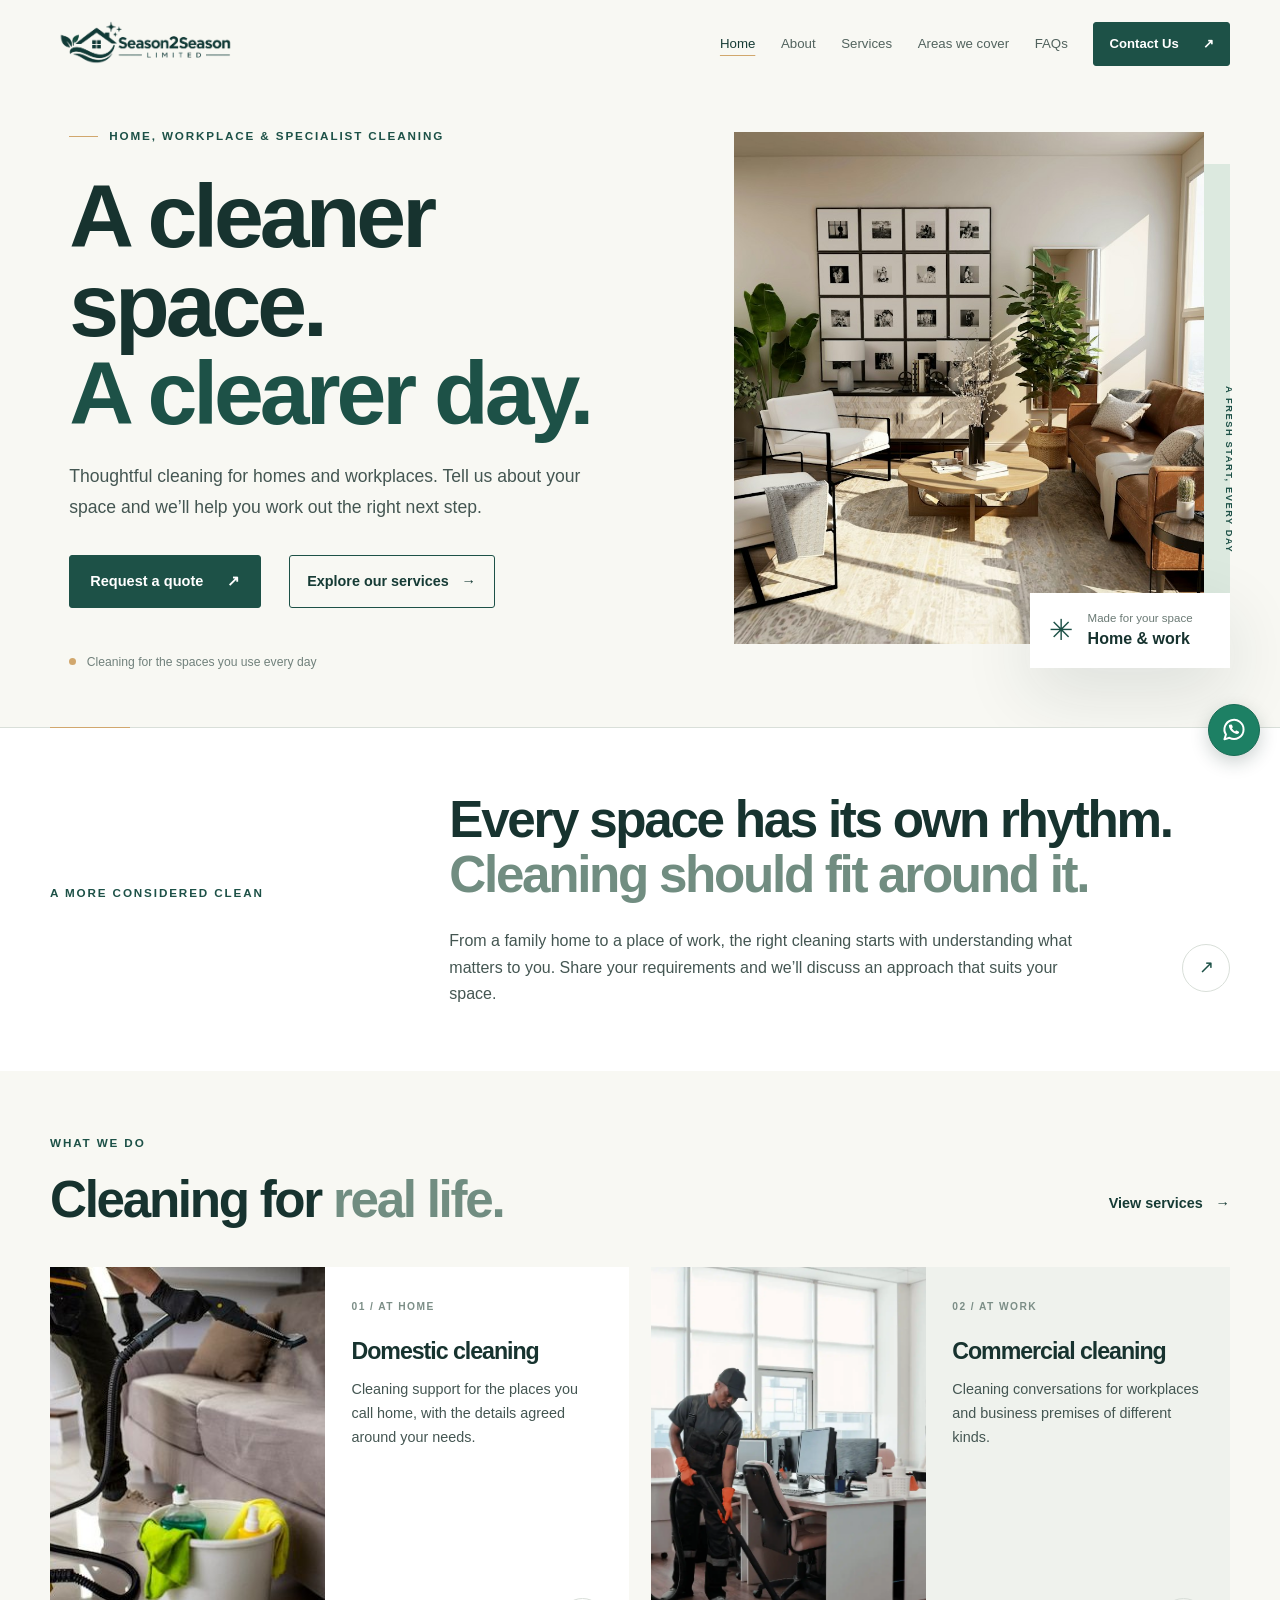
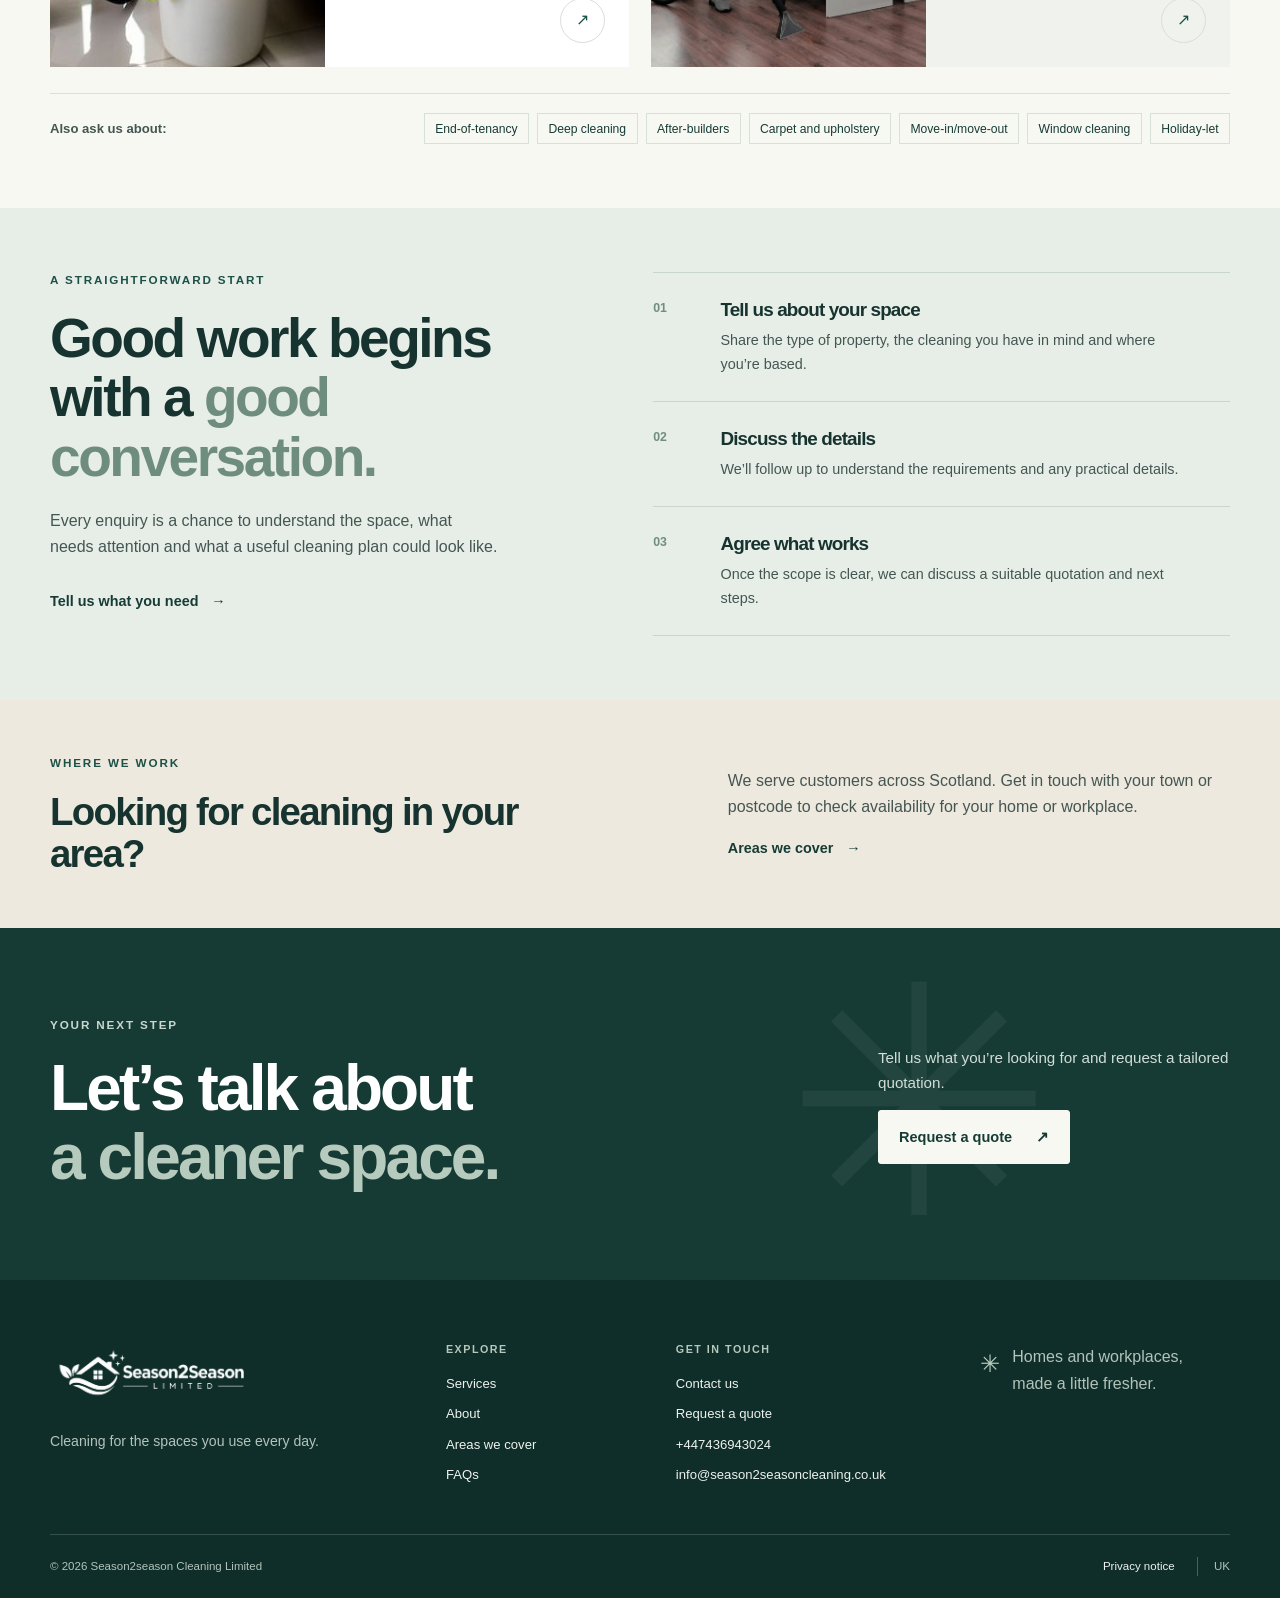
==== index.html @ 4d8f2403 "Update website" ====
<!doctype html>
<html lang="en-GB">
<head>
  <meta charset="utf-8">
  <meta name="viewport" content="width=device-width, initial-scale=1">
  <meta name="description" content="Season2season Cleaning Limited provides domestic, commercial and specialist cleaning across Scotland. Tell us about your space and request a tailored quotation.">
  <meta name="theme-color" content="#163b35">
  <meta name="robots" content="index,follow">
  <meta property="og:type" content="website">
  <meta property="og:site_name" content="Season2season Cleaning Limited">
  <meta property="og:title" content="Season2season | Cleaning Across Scotland">
  <meta property="og:description" content="Domestic, commercial and specialist cleaning across Scotland. Tell us about your space and request a tailored quotation.">
  <meta property="og:url" content="https://www.season2seasoncleaning.co.uk/">
  <meta property="og:image" content="https://www.season2seasoncleaning.co.uk/images/social-share.png">
  <meta property="og:image:secure_url" content="https://www.season2seasoncleaning.co.uk/images/social-share.png">
  <meta property="og:image:type" content="image/png">
  <meta property="og:image:width" content="1733">
  <meta property="og:image:height" content="907">
  <meta property="og:image:alt" content="Season2season Cleaning Limited cleaning for homes and workplaces across Scotland">
  <meta name="twitter:card" content="summary_large_image">
  <meta name="twitter:image" content="https://www.season2seasoncleaning.co.uk/images/social-share.png">
  <meta name="twitter:image:alt" content="Season2season Cleaning Limited cleaning for homes and workplaces across Scotland">
  <link rel="canonical" href="https://www.season2seasoncleaning.co.uk/">
  <title>Season2season Cleaning Limited | Cleaning Across Scotland</title>
  <link rel="icon" href="assets/favicon.svg" type="image/svg+xml">
  <link rel="stylesheet" href="css/style.css">
  <script src="js/config.js" defer></script>
  <script src="js/main.js" defer></script>
</head>
<body data-page="home">
  <a class="skip-link" href="#main">Skip to content</a>
  <header class="site-header">
    <div class="container header-inner">
      <a class="brand" href="index.html" aria-label="Season2season Limited home">
        <img class="brand-logo" src="images/header_logo.png" alt="">
      </a>
      <button class="menu-toggle" type="button" aria-expanded="false" aria-controls="primary-navigation">
        <span class="menu-toggle-label">Menu</span><span class="menu-icon" aria-hidden="true"><i></i><i></i></span>
      </button>
      <nav class="primary-navigation" id="primary-navigation" aria-label="Main navigation">
        <a href="index.html" data-nav="home">Home</a>
        <a href="about.html" data-nav="about">About</a>
        <a href="services.html" data-nav="services">Services</a>
        <a href="areas.html" data-nav="areas">Areas we cover</a>
        <a href="faq.html" data-nav="faq">FAQs</a>
        <a class="button button-small header-cta" href="contact.html">Contact Us<span aria-hidden="true">↗</span></a>
      </nav>
    </div>
  </header>

  <main id="main">
    <section class="hero">
      <div class="container hero-grid">
        <div class="hero-copy">
          <p class="eyebrow"><span class="eyebrow-line"></span> Home, workplace &amp; specialist cleaning</p>
          <h1>A cleaner space.<br><span>A clearer day.</span></h1>
          <p class="hero-intro">Thoughtful cleaning for homes and workplaces. Tell us about your space and we’ll help you work out the right next step.</p>
          <div class="hero-actions">
            <a class="button" href="contact.html#quote">Request a quote <span aria-hidden="true">↗</span></a>
            <a class="text-link" href="services.html">Explore our services <span aria-hidden="true">→</span></a>
          </div>
          <p class="hero-note"><span class="note-dot" aria-hidden="true"></span> Cleaning for the spaces you use every day</p>
        </div>
        <div class="hero-visual">
          <img class="hero-image" src="images/home-interior.jpg" width="1200" height="1500" fetchpriority="high" alt="Light-filled living room with a neatly arranged sofa and clear surfaces">
          <div class="image-caption"><span class="caption-mark" aria-hidden="true">✳</span><span>Made for your space<br><strong>Home &amp; work</strong></span></div>
          <span class="hero-vertical-label" aria-hidden="true">A FRESH START, EVERY DAY</span>
        </div>
      </div>
      <div class="hero-bottom-rule" aria-hidden="true"></div>
    </section>

    <section class="section intro-section">
      <div class="container intro-grid">
        <p class="eyebrow" data-reveal="left">A more considered clean</p>
        <div data-reveal="up">
          <h2>Every space has its own rhythm.<br><span>Cleaning should fit around it.</span></h2>
          <div class="intro-copy-row">
            <p>From a family home to a place of work, the right cleaning starts with understanding what matters to you. Share your requirements and we’ll discuss an approach that suits your space.</p>
            <a class="round-link" href="about.html" aria-label="Learn about our approach"><span aria-hidden="true">↗</span></a>
          </div>
        </div>
      </div>
    </section>

    <section class="section services-preview">
      <div class="container">
        <div class="section-heading" data-reveal="up">
          <div><p class="eyebrow">What we do</p><h2>Cleaning for <span>real life.</span></h2></div>
          <a class="text-link" href="services.html">View services <span aria-hidden="true">→</span></a>
        </div>
        <div class="service-grid">
          <article class="service-card service-card-home" data-reveal="up">
            <img src="images/domestic_cleaning.jpg" width="1200" height="1800" loading="lazy" alt="Cleaner vacuuming a bright home interior">
            <div class="service-card-content">
              <p class="card-index">01 / AT HOME</p>
              <h3>Domestic cleaning</h3>
              <p>Cleaning support for the places you call home, with the details agreed around your needs.</p>
              <a class="circle-arrow" href="services.html#domestic" aria-label="Explore domestic cleaning"><span aria-hidden="true">↗</span></a>
            </div>
          </article>
          <article class="service-card service-card-work" data-reveal="up">
            <img src="images/commercial-cleaning.webp" width="1200" height="1796" loading="lazy" alt="Two cleaners washing glass doors in a modern office">
            <div class="service-card-content">
              <p class="card-index">02 / AT WORK</p>
              <h3>Commercial cleaning</h3>
              <p>Cleaning conversations for workplaces and business premises of different kinds.</p>
              <a class="circle-arrow" href="services.html#commercial" aria-label="Explore commercial cleaning"><span aria-hidden="true">↗</span></a>
            </div>
          </article>
        </div>
        <div class="service-extra-links">
          <p>Also ask us about:</p>
          <ul>
            <li><a href="services.html#end-of-tenancy-cleaning">End-of-tenancy</a></li>
            <li><a href="services.html#deep-cleaning">Deep cleaning</a></li>
            <li><a href="services.html#after-builders-cleaning">After-builders</a></li>
            <li><a href="services.html#carpet-and-upholstery-cleaning">Carpet and upholstery</a></li>
            <li><a href="services.html#move-in-move-out-cleaning">Move-in/move-out</a></li>
            <li><a href="services.html#window-cleaning">Window cleaning</a></li>
            <li><a href="services.html#holiday-let-cleaning">Holiday-let</a></li>
          </ul>
        </div>
      </div>
    </section>

    <section class="section approach-section">
      <div class="container approach-layout">
        <div class="approach-heading" data-reveal="left">
          <p class="eyebrow">A straightforward start</p>
          <h2>Good work begins<br>with a <span>good conversation.</span></h2>
          <p>Every enquiry is a chance to understand the space, what needs attention and what a useful cleaning plan could look like.</p>
          <a class="text-link" href="contact.html#enquiry">Tell us what you need <span aria-hidden="true">→</span></a>
        </div>
        <ol class="steps-list">
          <li data-reveal="right"><span class="step-number">01</span><div><h3>Tell us about your space</h3><p>Share the type of property, the cleaning you have in mind and where you’re based.</p></div></li>
          <li data-reveal="right"><span class="step-number">02</span><div><h3>Discuss the details</h3><p>We’ll follow up to understand the requirements and any practical details.</p></div></li>
          <li data-reveal="right"><span class="step-number">03</span><div><h3>Agree what works</h3><p>Once the scope is clear, we can discuss a suitable quotation and next steps.</p></div></li>
        </ol>
      </div>
    </section>

    <section class="areas-strip">
      <div class="container areas-strip-inner">
        <div data-reveal="left"><p class="eyebrow">Where we work</p><h2>Looking for cleaning in your area?</h2></div>
        <div data-reveal="right"><p>We serve customers across Scotland. Get in touch with your town or postcode to check availability for your home or workplace.</p><a class="text-link" href="areas.html">Areas we cover <span aria-hidden="true">→</span></a></div>
      </div>
    </section>

    <section class="cta-section">
      <div class="container cta-inner">
        <div data-reveal="left"><p class="eyebrow eyebrow-light">Your next step</p><h2>Let’s talk about<br><span>a cleaner space.</span></h2></div>
        <div class="cta-action" data-reveal="right"><p>Tell us what you’re looking for and request a tailored quotation.</p><a class="button button-light" href="contact.html#quote">Request a quote <span aria-hidden="true">↗</span></a></div>
        <span class="cta-spark" aria-hidden="true">✳</span>
      </div>
    </section>
  </main>

  <footer class="site-footer">
    <div class="container">
      <div class="footer-main">
        <div class="footer-brand"><a class="brand brand-footer" href="index.html"><img class="brand-logo" src="images/footer_logo.png" alt="Season2season Limited"></a><p>Cleaning for the spaces you use every day.</p></div>
        <div class="footer-column"><h2>Explore</h2><a href="services.html">Services</a><a href="about.html">About</a><a href="areas.html">Areas we cover</a><a href="faq.html">FAQs</a></div>
        <div class="footer-column"><h2>Get in touch</h2><a href="contact.html#enquiry">Contact us</a><a href="contact.html#quote">Request a quote</a><span data-footer-phone>Phone details to be confirmed</span><span data-email-display>Email details to be confirmed</span></div>
        <div class="footer-note"><span class="footer-spark" aria-hidden="true">✳</span><p>Homes and workplaces,<br>made a little fresher.</p></div>
      </div>
      <div class="footer-bottom"><span>© <span data-year></span> <span data-company-name>Company Name</span></span><div><a href="privacy.html">Privacy notice</a><span class="footer-location">UK</span></div></div>
    </div>
  </footer>
</body>
</html>
---- css/style.css ----
:root {
  color-scheme: light;
  --ink: #17332f;
  --ink-soft: #445652;
  --green: #1d5147;
  --green-dark: #163b35;
  --mint: #dce9df;
  --paper: #f8f8f3;
  --white: #fff;
  --sand: #eee9df;
  --line: #d9dfd9;
  --accent: #d1a76d;
  --error: #a33d32;
  --font-body: "Aptos", "Segoe UI", Arial, sans-serif;
  --font-heading: "Aptos Display", "Segoe UI", Arial, sans-serif;
  --space-1: 0.5rem;
  --space-2: 1rem;
  --space-3: 1.5rem;
  --space-4: 2rem;
  --space-5: 3rem;
  --space-6: 4rem;
  --space-7: 4rem;
  --space-8: 8rem;
  --container: 1180px;
  --radius: 3px;
  --shadow: 0 24px 70px rgb(23 51 47 / 12%);
}

* { box-sizing: border-box; }
html { scroll-behavior: smooth; scroll-padding-top: 6rem; }
body {
  margin: 0;
  background: var(--paper);
  color: var(--ink);
  font-family: var(--font-body);
  font-size: 1rem;
  line-height: 1.65;
  -webkit-font-smoothing: antialiased;
}
img { display: block; max-width: 100%; }
a { color: inherit; }
button, input, select, textarea { font: inherit; }
button, a { -webkit-tap-highlight-color: transparent; }
::selection { background: var(--mint); color: var(--ink); }
.container { width: min(var(--container), calc(100% - 3rem)); margin-inline: auto; }
.skip-link { position: absolute; z-index: 100; top: -5rem; left: 1rem; padding: 0.75rem 1rem; background: var(--white); color: var(--ink); }
.skip-link:focus { top: 1rem; }
:focus-visible { outline: 3px solid #bf8d48; outline-offset: 4px; }

h1, h2, h3, p { margin-top: 0; }
h1, h2, h3 { font-family: var(--font-heading); letter-spacing: -0.045em; }
h1 { font-size: clamp(3.5rem, 7vw, 6.35rem); line-height: 0.99; font-weight: 600; }
h2 { font-size: clamp(2.4rem, 4.6vw, 4.25rem); line-height: 1.08; font-weight: 600; }
h3 { font-size: 1.45rem; line-height: 1.25; font-weight: 600; }
h1 span, h2 span { color: #6c9183; }
.eyebrow { display: flex; align-items: center; gap: 0.7rem; margin-bottom: 1.25rem; color: var(--green); font-size: 0.73rem; font-weight: 700; letter-spacing: 0.16em; line-height: 1.4; text-transform: uppercase; }
.eyebrow-line { width: 1.8rem; height: 1px; background: var(--accent); }
.button { display: inline-flex; min-height: 3.35rem; align-items: center; justify-content: center; gap: 1.5rem; padding: 0.85rem 1.25rem; border: 1px solid var(--green); border-radius: var(--radius); background: var(--green); color: var(--white); font-size: 0.91rem; font-weight: 600; line-height: 1.25; text-decoration: none; transition: background-color 160ms ease, color 160ms ease, border-color 160ms ease; }
.button:hover { border-color: var(--green-dark); background: var(--green-dark); }
.button-small { min-height: 2.8rem; padding: 0.65rem 0.95rem; font-size: 0.82rem; }
.button-light { border-color: var(--paper); background: var(--paper); color: var(--green-dark); }
.button-light:hover { border-color: var(--white); background: var(--white); color: var(--green-dark); }
.text-link { display: inline-flex; align-items: center; gap: 0.8rem; color: var(--green-dark); font-size: 0.9rem; font-weight: 600; text-decoration: none; }
.text-link span { transition: transform 160ms ease; }
.text-link:hover span { transform: translateX(4px); }
.whatsapp-button { position: fixed; z-index: 15; right: calc(1.25rem + env(safe-area-inset-right, 0px)); bottom: calc(9rem + env(safe-area-inset-bottom, 0px)); display: grid; width: 3.25rem; height: 3.25rem; place-items: center; border: 1px solid #176b54; border-radius: 50%; background: #1d8064; box-shadow: 0 6px 18px rgb(23 51 47 / 22%); color: var(--white); text-decoration: none; transition: background-color 160ms ease, box-shadow 160ms ease; }
.whatsapp-button:hover { background: #176b54; box-shadow: 0 10px 28px rgb(23 51 47 / 28%); }
.whatsapp-button:focus-visible { outline-offset: 4px; }
.whatsapp-icon { width: 1.75rem; height: 1.75rem; }

.site-header { position: sticky; top: 0; z-index: 20; background: var(--paper); }
.header-inner { display: flex; min-height: 5.5rem; align-items: center; justify-content: space-between; }
.brand { display: inline-flex; align-items: center; text-decoration: none; }
.brand-logo { display: block; width: 12rem; max-width: 100%; height: auto; }
.primary-navigation { display: flex; align-items: center; gap: clamp(1rem, 2vw, 1.8rem); }
.primary-navigation > a:not(.button) { color: #52635e; font-size: 0.83rem; font-weight: 500; text-decoration: none; transition: color 150ms ease; }
.primary-navigation > a:not(.button):hover, .primary-navigation > a[aria-current="page"] { color: var(--green-dark); }
.primary-navigation > a[aria-current="page"]:not(.button) { text-decoration: underline; text-decoration-color: var(--accent); text-underline-offset: 0.45rem; }
.menu-toggle { display: none; }

.hero { position: relative; overflow: hidden; padding: 2rem 0 3rem; }
.hero-grid { display: grid; min-height: 35rem; grid-template-columns: 1.02fr 0.98fr; align-items: center; gap: 4rem; }
.hero-copy { position: relative; z-index: 2; padding: 0 0 0 1.2rem; }
.hero-copy h1 { margin: 1.7rem 0 1.45rem; }
.hero-copy h1 span { color: var(--green); }
.hero-intro { max-width: 32rem; margin-bottom: 2rem; color: var(--ink-soft); font-size: 1.1rem; line-height: 1.75; }
.hero-actions { display: flex; flex-wrap: wrap; align-items: center; gap: 1.7rem; }
.hero-actions .text-link { min-height: 3.35rem; padding: 0.85rem 1.1rem; border: 1px solid var(--green); border-radius: var(--radius); transition: background-color 160ms ease, border-color 160ms ease; }
.hero-actions .text-link:hover { border-color: var(--green-dark); background: var(--mint); }
.hero-note { display: flex; align-items: center; gap: 0.65rem; margin: 2.7rem 0 0; color: #71817c; font-size: 0.76rem; }
.note-dot { width: 0.45rem; height: 0.45rem; border-radius: 50%; background: var(--accent); }
.hero-visual { position: relative; width: 100%; max-width: 31rem; justify-self: end; padding: 0 1.6rem 1.5rem 0; }
.hero-visual::before { position: absolute; z-index: -1; top: 2rem; right: 0; width: 67%; height: 86%; background: var(--mint); content: ""; }
.hero-image { width: 100%; height: 32rem; object-fit: cover; object-position: center; }
.image-caption { position: absolute; right: 0; bottom: 0; display: flex; min-width: 12.5rem; align-items: center; gap: 0.9rem; padding: 1rem 1.2rem; background: var(--white); box-shadow: var(--shadow); color: #6b7a75; font-size: 0.72rem; line-height: 1.5; }
.image-caption strong { color: var(--ink); font-family: var(--font-heading); font-size: 1rem; font-weight: 600; }
.caption-mark { color: var(--green); font-size: 1.8rem; }
.hero-vertical-label { position: absolute; right: -0.4rem; bottom: 7.2rem; color: var(--green); font-size: 0.58rem; font-weight: 700; letter-spacing: 0.17em; writing-mode: vertical-rl; }
.hero-bottom-rule { position: absolute; right: 0; bottom: 0; left: 0; height: 1px; background: var(--line); }
.hero-bottom-rule::before { position: absolute; top: 0; left: max(calc((100% - var(--container)) / 2), 1.5rem); width: 5rem; height: 2px; background: var(--accent); content: ""; }

.section { padding-block: var(--space-7); }
.intro-section { background: var(--white); }
.intro-grid { display: grid; grid-template-columns: 0.72fr 1.6fr; gap: 3rem; }
.intro-grid > .eyebrow { margin-top: 0.45rem; }
.intro-grid h2 { margin-bottom: 1.6rem; font-size: clamp(2.25rem, 4vw, 3.5rem); }
.intro-grid h2 span { color: #718d81; }
.intro-copy-row { display: flex; align-items: center; justify-content: space-between; gap: 2rem; }
.intro-copy-row p { max-width: 40rem; margin: 0; color: var(--ink-soft); }
.round-link { display: grid; width: 3rem; height: 3rem; flex: 0 0 auto; place-items: center; border: 1px solid var(--line); border-radius: 50%; color: var(--green); font-size: 1.1rem; text-decoration: none; transition: background 160ms ease, color 160ms ease; }
.round-link:hover { background: var(--green); color: var(--white); }

.services-preview { background: var(--paper); }
.section-heading { display: flex; align-items: end; justify-content: space-between; gap: 2rem; margin-bottom: 2.5rem; }
.section-heading h2 { margin: 0; font-size: clamp(2.5rem, 4vw, 3.7rem); }
.section-heading h2 span { color: #718d81; }
.section-heading > .text-link { margin-bottom: 0.7rem; }
.service-grid { display: grid; grid-template-columns: repeat(2, minmax(0, 1fr)); gap: 1.35rem; }
.service-card { position: relative; display: grid; min-height: 25rem; grid-template-columns: 0.95fr 1.05fr; overflow: hidden; background: var(--white); }
.service-card > img { width: 100%; height: 100%; min-height: 25rem; object-fit: cover; }
.service-card-content { position: relative; display: flex; flex-direction: column; align-items: flex-start; padding: 2rem 1.65rem 5rem; }
.card-index { margin-bottom: 1.3rem; color: #7c8e87; font-size: 0.64rem; font-weight: 700; letter-spacing: 0.14em; }
.service-card h3 { margin-bottom: 0.8rem; }
.service-card-content > p:not(.card-index) { color: var(--ink-soft); font-size: 0.9rem; line-height: 1.65; }
.circle-arrow { position: absolute; right: 1.5rem; bottom: 1.5rem; display: grid; width: 2.8rem; height: 2.8rem; place-items: center; border: 1px solid var(--line); border-radius: 50%; color: var(--green); text-decoration: none; transition: background 160ms ease, color 160ms ease; }
.circle-arrow:hover { background: var(--green); color: var(--white); }
.service-card-work { background: #eff2ed; }

.approach-section { background: #e7eee8; }
.approach-layout { display: grid; grid-template-columns: 0.92fr 1.08fr; align-items: start; gap: 7rem; }
.approach-heading h2 { margin-bottom: 1.3rem; font-size: clamp(2.6rem, 4.3vw, 4rem); }
.approach-heading h2 span { color: #6f8d7e; }
.approach-heading > p:not(.eyebrow) { max-width: 28rem; margin-bottom: 1.7rem; color: var(--ink-soft); }
.steps-list { margin: 0; padding: 0; list-style: none; }
.steps-list li { display: grid; grid-template-columns: 3rem 1fr; gap: 1.2rem; padding: 1.55rem 0; border-top: 1px solid #c9d6cd; }
.steps-list li:last-child { border-bottom: 1px solid #c9d6cd; }
.step-number { color: #718d81; font-family: var(--font-heading); font-size: 0.77rem; font-weight: 700; }
.steps-list h3 { margin: 0 0 0.45rem; font-size: 1.18rem; }
.steps-list p { max-width: 29rem; margin: 0; color: var(--ink-soft); font-size: 0.9rem; }

.areas-strip { padding: 3.4rem 0; background: var(--sand); }
.areas-strip-inner { display: grid; grid-template-columns: 1.1fr 0.9fr; align-items: center; gap: 4rem; }
.areas-strip h2 { max-width: 35rem; margin: 0; font-size: clamp(1.9rem, 3vw, 2.65rem); }
.areas-strip-inner > div:last-child p { max-width: 34rem; margin-bottom: 0.9rem; color: var(--ink-soft); }

.cta-section { overflow: hidden; background: var(--green-dark); color: var(--white); }
.cta-inner { position: relative; display: flex; min-height: 22rem; align-items: center; justify-content: space-between; gap: 3rem; padding-block: 4.5rem; }
.cta-inner h2 { position: relative; z-index: 1; margin: 0; font-size: clamp(3rem, 5vw, 4.7rem); }
.cta-inner h2 span { color: #b6cbbd; }
.eyebrow-light { color: #c8d8cd; }
.cta-action { position: relative; z-index: 1; width: min(22rem, 38%); }
.cta-action p { color: #d2ded7; font-size: 0.95rem; }
.cta-spark { position: absolute; top: 50%; right: 15%; color: rgb(255 255 255 / 5%); font-size: 20rem; line-height: 1; transform: translateY(-50%); }

.has-scroll-reveal [data-reveal] {
  opacity: 0;
  transform: translate3d(0, 1.5rem, 0);
  transition: opacity 650ms ease, transform 650ms cubic-bezier(0.2, 0.7, 0.2, 1);
}
.has-scroll-reveal [data-reveal="left"] { transform: translate3d(-1.5rem, 0, 0); }
.has-scroll-reveal [data-reveal="right"] { transform: translate3d(1.5rem, 0, 0); }
.has-scroll-reveal [data-reveal].is-visible,
.has-scroll-reveal [data-reveal]:focus-within { opacity: 1; transform: none; }
.has-scroll-reveal .service-card:nth-child(2),
.has-scroll-reveal .steps-list li:nth-child(2) { transition-delay: 100ms; }
.has-scroll-reveal .steps-list li:nth-child(3) { transition-delay: 180ms; }

.site-footer { padding-top: 4rem; background: #102e29; color: #eff3ef; }
.footer-main { display: grid; grid-template-columns: 1.35fr 0.72fr 1fr 0.95fr; gap: 2.5rem; padding-bottom: 3rem; }
.brand-footer .brand-logo { width: 13rem; }
.footer-brand > p { margin: 1.2rem 0 0; color: #b2c3ba; font-size: 0.88rem; }
.footer-social { display: flex; flex-wrap: wrap; gap: 0.85rem; margin-top: 1rem; }
.footer-social a { color: #edf2ee; font-size: 0.75rem; text-decoration: underline; text-decoration-color: #718d81; text-underline-offset: 0.2rem; }
.footer-column { display: flex; flex-direction: column; align-items: flex-start; gap: 0.55rem; }
.footer-column h2 { margin: 0 0 0.5rem; color: #b4c8bd; font-family: var(--font-body); font-size: 0.67rem; font-weight: 700; letter-spacing: 0.14em; text-transform: uppercase; }
.footer-column a, .footer-column span { color: #edf2ee; font-size: 0.82rem; text-decoration: none; }
.footer-column a:hover, .footer-bottom a:hover { text-decoration: underline; text-underline-offset: 0.2rem; }
.footer-column span { color: #b2c3ba; }
.footer-note { display: flex; align-items: flex-start; gap: 0.8rem; }
.footer-note p { margin: 0; color: #b2c3ba; font-family: var(--font-heading); font-size: 1rem; }
.footer-spark { color: #b6cbbd; font-size: 1.5rem; }
.footer-bottom { display: flex; min-height: 4rem; align-items: center; justify-content: space-between; gap: 1rem; border-top: 1px solid rgb(255 255 255 / 16%); color: #b2c3ba; font-size: 0.72rem; }
.footer-bottom > div { display: flex; align-items: center; gap: 1.4rem; }
.footer-bottom a { color: #edf2ee; text-decoration: none; }
.footer-location { padding-left: 1rem; border-left: 1px solid rgb(255 255 255 / 24%); }

.page-hero { padding: 2rem 0 3rem; background: var(--paper); }
.page-hero-inner { position: relative; }
.page-hero h1 { margin: 1.5rem 0 1.4rem; font-size: clamp(3.5rem, 7vw, 6rem); }
.page-hero h1 span { color: var(--green); }
.page-hero-inner > p:not(.eyebrow) { max-width: 40rem; margin-bottom: 2rem; color: var(--ink-soft); font-size: 1.08rem; }
.breadcrumb { display: flex; align-items: center; gap: 0.6rem; color: #7b8983; font-size: 0.73rem; }
.breadcrumb a { color: var(--green); text-decoration: none; }
.breadcrumb a:hover { text-decoration: underline; }

@media (min-width: 901px) {
  .page-hero { position: relative; isolation: isolate; overflow: hidden; background: radial-gradient(ellipse at 6% 100%, rgb(220 233 223 / 48%), transparent 38%), var(--paper); }
  .page-hero::before { position: absolute; z-index: -1; top: 3rem; right: max(calc((100% - var(--container)) / 2 - 0.8rem), 0.7rem); bottom: 3rem; width: min(34%, 25rem); background: var(--mint); content: ""; }
  .page-hero::after { position: absolute; z-index: 0; top: 2rem; right: max(calc((100% - var(--container)) / 2), 1.5rem); bottom: 2rem; width: min(34%, 24.2rem); background-color: #dce8de; background-position: center; background-size: cover; box-shadow: 0 18px 48px rgb(23 51 47 / 12%); content: ""; }
  .page-hero-inner { z-index: 1; display: flex; min-height: 25rem; flex-direction: column; align-items: flex-start; justify-content: center; padding-block: 2.25rem; }
  .page-hero-inner > :not(.breadcrumb) { max-width: 60%; }
  .page-hero h1 { font-size: clamp(3.5rem, 6.2vw, 5.6rem); }
  .page-hero-inner > p:not(.eyebrow) { max-width: min(40rem, 58%); }
  body[data-page="services"] .page-hero::after { background-image: linear-gradient(180deg, rgb(22 59 53 / 2%), rgb(22 59 53 / 12%)), url("../images/cleaning-service.jpg"); }
  body[data-page="about"] .page-hero::after { background-image: linear-gradient(180deg, rgb(22 59 53 / 2%), rgb(22 59 53 / 12%)), url("../images/Sparkling-Spaces.jpg"); }
  body[data-page="areas"] .page-hero::after { background-image: linear-gradient(180deg, rgb(22 59 53 / 2%), rgb(22 59 53 / 12%)), url("../images/cleaning-materials.png"); }
  body[data-page="faq"] .page-hero::after { background-image: linear-gradient(180deg, rgb(22 59 53 / 2%), rgb(22 59 53 / 12%)), url("../images/FAQs.jpg"); }
  body[data-page="contact"] .page-hero::after { background-image: linear-gradient(180deg, rgb(22 59 53 / 2%), rgb(22 59 53 / 12%)), url("../images/Contact_Us.jpg"); }
  body[data-page="privacy"] .page-hero::after { background-image: radial-gradient(ellipse at 66% 34%, rgb(255 255 255 / 84%) 0 7%, transparent 7.5%), radial-gradient(ellipse at 66% 34%, transparent 0 15%, rgb(29 81 71 / 18%) 15.5% 16.5%, transparent 17%), linear-gradient(135deg, #dce9df, #eef2ed 58%, #cbdcd0); }
}

.service-detail-section { padding-block: 5.5rem; background: var(--white); }
.service-detail-section + .service-detail-section { padding-top: 0; }
.service-detail-grid { display: grid; grid-template-columns: 1.05fr 0.95fr; align-items: center; gap: 6rem; }
.service-detail-image { position: relative; padding: 0 1.5rem 1.5rem 0; }
.service-detail-image::before { position: absolute; z-index: 0; right: 0; bottom: 0; width: 60%; height: 66%; background: var(--mint); content: ""; }
.service-detail-image img { position: relative; z-index: 1; width: 100%; height: 24rem; object-fit: cover; }
.image-index { position: absolute; z-index: 2; top: 1.2rem; left: 1.2rem; color: var(--white); font-family: var(--font-heading); font-size: 0.85rem; font-weight: 700; }
.service-detail-copy h2 { margin-bottom: 1.2rem; }
.service-detail-copy h2 span { color: #718d81; }
.service-detail-copy > p:not(.eyebrow) { max-width: 32rem; color: var(--ink-soft); }
.simple-list { display: grid; gap: 0.65rem; margin: 1.4rem 0 1.8rem; padding: 0; list-style: none; }
.simple-list li { position: relative; padding-left: 1.4rem; color: var(--ink); font-size: 0.9rem; }
.simple-list li::before { position: absolute; top: 0.68rem; left: 0; width: 0.48rem; height: 1px; background: var(--accent); content: ""; }
.service-detail-alt { background: #f0f3ee; }
.service-detail-reverse { grid-template-columns: 0.95fr 1.05fr; }
.service-detail-reverse .service-detail-image { order: 2; }
.service-detail-reverse .service-detail-copy { order: 1; }
.service-detail-alt .service-detail-image::before { background: #d8e2d8; }
.specialist-services { background: var(--paper); }
.specialist-services-heading { max-width: 42rem; margin-bottom: 2.2rem; }
.specialist-services-heading h2 { margin-bottom: 0.9rem; }
.specialist-services-heading > p:last-child { color: var(--ink-soft); }
.specialist-service-grid { display: grid; grid-template-columns: repeat(3, minmax(0, 1fr)); gap: 1rem; }
.specialist-service-card { display: flex; min-height: 13rem; flex-direction: column; align-items: flex-start; padding: 1.4rem; border: 1px solid var(--line); background: var(--white); }
.specialist-service-card > img { width: calc(100% + 2.8rem); max-width: none; height: 12rem; margin: -1.4rem -1.4rem 1.2rem; object-fit: cover; }
.specialist-service-card .card-index { margin-bottom: 0.8rem; }
.specialist-service-card h3 { margin-bottom: 0.6rem; font-size: 1.2rem; }
.specialist-service-card p:not(.card-index) { margin-bottom: 1rem; color: var(--ink-soft); font-size: 0.86rem; }
.specialist-service-card .text-link { margin-top: auto; font-size: 0.84rem; }
.service-extra-links { display: flex; align-items: flex-start; gap: 1rem; margin-top: 1.6rem; padding-top: 1.2rem; border-top: 1px solid var(--line); justify-content: space-between; }
.service-extra-links > p { flex: 0 0 auto; margin: 0.35rem 0 0; color: var(--ink-soft); font-size: 0.82rem; font-weight: 600; }
.service-extra-links ul { display: flex; flex-wrap: wrap; gap: 0.5rem; margin: 0; padding: 0; list-style: none; }
.service-extra-links a { display: inline-flex; padding: 0.3rem 0.65rem; border: 1px solid var(--line); color: var(--green-dark); font-size: 0.76rem; text-decoration: none; }
.service-extra-links a:hover { border-color: var(--green); background: var(--mint); }
.service-note { padding-block: 3rem; background: var(--sand); }
.service-note-inner { display: grid; grid-template-columns: 2rem 1fr auto; align-items: center; gap: 1.4rem; }
.note-symbol { color: var(--green); font-size: 1.6rem; }
.service-note h2 { margin: 0 0 0.5rem; font-size: 1.5rem; }
.service-note p { max-width: 43rem; margin: 0; color: var(--ink-soft); font-size: 0.89rem; }

.about-story { background: var(--white); }
.about-story-grid { display: grid; grid-template-columns: 0.85fr 1.15fr; align-items: center; gap: 7rem; }
.about-photo-wrap { position: relative; padding: 0 1.5rem 1.5rem 0; }
.about-photo-wrap::before { position: absolute; z-index: 0; right: 0; bottom: 0; width: 65%; height: 65%; background: var(--mint); content: ""; }
.about-photo-wrap img { position: relative; z-index: 1; width: 100%; height: 36rem; object-fit: cover; }
.photo-note { position: absolute; z-index: 2; right: 0; bottom: 0; padding: 1rem 1.3rem; background: var(--green-dark); color: var(--white); font-size: 0.79rem; line-height: 1.5; }
.about-story-copy h2 { margin-bottom: 1.4rem; }
.about-story-copy h2 span { color: #718d81; }
.about-story-copy > p:not(.eyebrow) { max-width: 38rem; color: var(--ink-soft); }
.about-values { margin-top: 2rem; }
.about-values > div { display: grid; grid-template-columns: 2.5rem 1fr; gap: 1rem; padding: 1.15rem 0; border-top: 1px solid var(--line); }
.value-mark { padding-top: 0.2rem; color: #718d81; font-size: 0.7rem; font-weight: 700; }
.about-values h3 { margin: 0 0 0.35rem; font-size: 1rem; }
.about-values p { margin: 0; color: var(--ink-soft); font-size: 0.85rem; }
.about-banner { padding-block: 5rem; background: #e7eee8; text-align: center; }
.about-banner .eyebrow { justify-content: center; }
.about-banner h2 { margin: 0 auto 1.8rem; font-size: clamp(2.5rem, 4.5vw, 4rem); }
.about-banner h2 span { color: #718d81; }
.about-banner .about-location-copy { max-width: 42rem; margin: 0 auto 1.8rem; color: var(--ink-soft); }

.area-content { background: var(--white); }
.area-content-grid { display: grid; grid-template-columns: 1fr 0.9fr; align-items: center; gap: 6rem; }
.area-content h2 { margin-bottom: 1.2rem; }
.area-content h2 span { color: #718d81; }
.area-lead { max-width: 31rem; margin-bottom: 1.8rem; color: var(--ink-soft); }
.area-check-card { padding: 2.5rem; background: #eef2ed; }
.area-check-icon { display: grid; width: 3.2rem; height: 3.2rem; margin-bottom: 1.3rem; place-items: center; border-radius: 50%; background: var(--green); color: var(--white); font-size: 1.5rem; }
.area-check-card h3 { margin-bottom: 1.4rem; }
.area-check-card ol { display: grid; gap: 1rem; margin: 0; padding: 0; list-style: none; }
.area-check-card li { display: flex; gap: 0.8rem; color: var(--ink-soft); font-size: 0.9rem; }
.area-check-card li span { color: var(--green); font-size: 0.7rem; font-weight: 700; }
.area-check-card > p { margin: 1.5rem 0 0; padding-top: 1.2rem; border-top: 1px solid #d5dfd6; color: #71817b; font-size: 0.77rem; }
.contact-hero { padding-bottom: 2rem; }
.contact-section { padding-top: 3rem; background: var(--white); }
.contact-layout { display: grid; grid-template-columns: 1.2fr 0.8fr; gap: 6rem; }
.contact-form-wrap { min-width: 0; }
.form-tabs { display: grid; grid-template-columns: repeat(2, minmax(0, 1fr)); margin-bottom: 2.2rem; border-bottom: 1px solid var(--line); }
.form-tab { min-height: 3.4rem; padding: 0.8rem 1rem; border: 0; border-bottom: 3px solid transparent; margin-bottom: -1px; background: transparent; color: var(--ink-soft); cursor: pointer; font: inherit; font-size: 0.92rem; font-weight: 600; }
.form-tab:hover { color: var(--green); }
.form-tab.is-active { border-bottom-color: var(--green); color: var(--green-dark); }
.form-tab:focus-visible { outline: 2px solid var(--green); outline-offset: 2px; }
.form-panel:focus-visible { outline: 2px solid var(--green); outline-offset: 4px; }
.form-heading { margin-bottom: 2rem; }
.form-heading h2 { margin-bottom: 1rem; }
.form-heading h2 span { color: #718d81; }
.form-heading > p:last-child { margin: 0; color: var(--ink-soft); font-size: 0.88rem; }
.form-heading > p:last-child span { color: var(--error); }
.form-row { display: grid; grid-template-columns: repeat(2, minmax(0, 1fr)); gap: 1.2rem; }
.field { display: flex; flex-direction: column; gap: 0.4rem; margin-bottom: 1.15rem; }
.field label { color: var(--ink); font-size: 0.82rem; font-weight: 600; }
.field label > span:not(.optional) { color: var(--error); }
.optional { color: #82908a; font-size: 0.72rem; font-weight: 400; }
.field input:not([type="checkbox"]), .field select, .field textarea { width: 100%; min-height: 3.15rem; padding: 0.75rem 0.85rem; border: 1px solid #cbd4cd; border-radius: 2px; background: var(--white); color: var(--ink); }
.field textarea { min-height: 9rem; resize: vertical; }
.field input::placeholder { color: #8a9690; }
.field input:focus, .field select:focus, .field textarea:focus { border-color: var(--green); outline: 2px solid rgb(29 81 71 / 18%); outline-offset: 1px; }
.field [aria-invalid="true"] { border-color: var(--error) !important; }
.field-hint { color: #71817b; font-size: 0.74rem; }
.field-error { min-height: 0; color: var(--error); font-size: 0.76rem; }
.field-error:empty { display: none; }
.consent-field { display: grid; grid-template-columns: 1rem 1fr; align-items: start; gap: 0.65rem; margin: 0 0 1.2rem; }
.consent-field input { width: 1rem; height: 1rem; margin: 0.2rem 0 0; accent-color: var(--green); }
.consent-field label { color: var(--ink-soft); font-size: 0.78rem; font-weight: 400; }
.consent-field label a, .form-footnote a { color: var(--green); text-underline-offset: 0.15rem; }
.form-general-error { margin: 0 0 1rem; }
.form-submit:disabled { cursor: not-allowed; opacity: 0.55; }
.form-submit.is-loading { cursor: progress; }
.form-footnote { margin: 0.9rem 0 0; color: #7b8983; font-size: 0.75rem; }
.honeypot { position: absolute; left: -10000px; width: 1px; height: 1px; overflow: hidden; }
.contact-aside { align-self: start; padding: 2.5rem; background: #edf2ed; }
.contact-aside-top h2 { margin-bottom: 1rem; font-size: clamp(2.4rem, 4vw, 3.6rem); }
.contact-aside-top h2 span { color: #718d81; }
.contact-aside-top > p:last-child { color: var(--ink-soft); font-size: 0.88rem; }
.contact-methods { margin-top: 2rem; }
.contact-method { display: grid; grid-template-columns: 2rem 1fr; gap: 0.8rem; padding: 1.15rem 0; border-top: 1px solid #d2ddd4; }
.method-symbol { color: var(--green); font-family: var(--font-heading); font-size: 1.05rem; }
.contact-method h3 { margin: 0 0 0.25rem; font-size: 0.9rem; letter-spacing: 0; }
.contact-method p { margin: 0; color: var(--ink-soft); font-size: 0.83rem; overflow-wrap: anywhere; }
.contact-method a { display: inline-block; margin-top: 0.35rem; color: var(--green); font-size: 0.78rem; text-underline-offset: 0.2rem; }
.contact-map { margin-top: 1.5rem; padding-top: 1.4rem; border-top: 1px solid #d2ddd4; }
.contact-map[hidden] { display: none; }
.contact-map h3 { margin-bottom: 0.75rem; font-size: 0.9rem; letter-spacing: 0; }
.contact-map-frame { aspect-ratio: 4 / 3; overflow: hidden; background: #dce8de; }
.contact-map-frame iframe { display: block; width: 100%; height: 100%; border: 0; }
.contact-map > a { display: inline-block; margin-top: 0.65rem; color: var(--green); font-size: 0.78rem; text-underline-offset: 0.2rem; }
.contact-aside-note { display: flex; gap: 0.8rem; margin-top: 1rem; padding: 1rem; background: #dce8de; color: var(--green-dark); }
.contact-aside-note > span { color: var(--green); font-size: 1.2rem; }
.contact-aside-note p { margin: 0; font-size: 0.79rem; }

.privacy-content { background: var(--white); }
.privacy-layout { display: grid; grid-template-columns: 0.65fr 1.35fr; gap: 5rem; }
.privacy-aside { align-self: start; padding: 1.5rem; background: #edf2ed; color: var(--ink-soft); font-size: 0.86rem; }
.privacy-aside strong { color: var(--ink); }
.privacy-copy h2 { margin: 2.4rem 0 0.8rem; font-size: 1.5rem; }
.privacy-copy h2:first-child { margin-top: 0; }
.privacy-copy p, .privacy-copy li { color: var(--ink-soft); font-size: 0.94rem; }
.privacy-copy ul { padding-left: 1.2rem; }
.privacy-copy li + li { margin-top: 0.4rem; }
.privacy-review-note { padding: 1rem 1.2rem; border-left: 3px solid var(--accent); background: #f5f0e8; color: #5c4c37 !important; }

.faq-content { background: var(--white); }
.faq-layout { max-width: 900px; }
.faq-intro { max-width: 46rem; margin-bottom: 3rem; color: var(--ink-soft); }
.faq-group + .faq-group { margin-top: 3rem; }
.faq-group h2 { margin-bottom: 1rem; font-size: 1.7rem; }
.faq-list { border-bottom: 1px solid var(--line); }
.faq-list details { border-top: 1px solid var(--line); }
.faq-list summary { position: relative; padding: 1.25rem 3rem 1.25rem 0; color: var(--ink); font-size: 1.05rem; font-weight: 600; line-height: 1.45; list-style: none; cursor: pointer; }
.faq-list summary::-webkit-details-marker { display: none; }
.faq-list summary::after { position: absolute; top: 1.15rem; right: 0.25rem; color: var(--green); font-size: 1.4rem; font-weight: 400; content: "+"; }
.faq-list details[open] summary::after { content: "−"; }
.faq-answer { max-width: 48rem; padding: 0 2.5rem 1.25rem 0; color: var(--ink-soft); }
.faq-answer p { margin: 0; }
.faq-answer a, .service-note p a { color: var(--green); text-underline-offset: 0.2rem; }
.faq-contact { padding-block: 3rem; background: var(--sand); }
.faq-contact-inner { display: flex; align-items: center; justify-content: space-between; gap: 2rem; }
.faq-contact h2 { margin: 0; font-size: clamp(1.8rem, 3.5vw, 2.7rem); }
.faq-contact p { max-width: 35rem; margin: 0; color: var(--ink-soft); }

@media (min-width: 1400px) {
  .hero { padding-top: 4rem; }
  .hero-grid { min-height: 38rem; }
  .hero-image { height: 35rem; }
}
@media (max-width: 1000px) {
  :root { --space-7: 5rem; }
  .primary-navigation { gap: 1rem; }
  .primary-navigation > a:not(.button) { font-size: 0.77rem; }
  .hero-grid { min-height: 31rem; gap: 2rem; }
  .hero-copy { padding-left: 0; }
  .hero-image { height: 28rem; }
  .service-card { grid-template-columns: 1fr; }
  .service-card > img { height: 13rem; min-height: 13rem; }
  .service-card-content { min-height: 15rem; padding: 1.4rem 1.4rem 4rem; }
  .service-card h3 { font-size: 1.3rem; }
  .specialist-service-grid { grid-template-columns: repeat(2, minmax(0, 1fr)); }
  .approach-layout, .service-detail-grid, .about-story-grid { gap: 3.5rem; }
  .contact-layout { gap: 3rem; }
  .footer-main { grid-template-columns: 1.2fr 0.8fr 1fr; }
  .footer-note { display: none; }
}
@media (max-width: 760px) {
  :root { --space-7: 4rem; }
  .container { width: min(var(--container), calc(100% - 2.25rem)); }
  .whatsapp-button { right: calc(1rem + env(safe-area-inset-right, 0px)); }
  .header-inner { min-height: 4.6rem; }
  .menu-toggle { display: inline-flex; align-items: center; gap: 0.65rem; padding: 0.6rem 0; border: 0; background: transparent; color: var(--ink); cursor: pointer; }
  .menu-toggle-label { font-size: 0.78rem; font-weight: 600; }
  .menu-icon { display: flex; width: 1.25rem; flex-direction: column; gap: 0.3rem; }
  .menu-icon i { width: 100%; height: 1px; background: currentColor; transition: transform 150ms ease; }
  .menu-toggle[aria-expanded="true"] .menu-icon i:first-child { transform: translateY(2px) rotate(45deg); }
  .menu-toggle[aria-expanded="true"] .menu-icon i:last-child { transform: translateY(-2px) rotate(-45deg); }
  .primary-navigation { position: absolute; top: 100%; right: 0; left: 0; display: none; align-items: stretch; gap: 0; padding: 0.5rem 1.125rem 1.2rem; border-top: 1px solid var(--line); background: var(--paper); box-shadow: 0 18px 24px rgb(23 51 47 / 9%); }
  .primary-navigation.is-open { display: flex; flex-direction: column; }
  .primary-navigation > a:not(.button) { padding: 0.75rem 0; border-bottom: 1px solid var(--line); font-size: 0.9rem; }
  .primary-navigation > a[aria-current="page"]:not(.button) { text-decoration: none; }
  .primary-navigation .header-cta { align-self: flex-start; margin-top: 0.9rem; }
  h1 { font-size: clamp(3.15rem, 12vw, 5rem); }
  h2 { font-size: clamp(2.25rem, 9vw, 3.4rem); }
  .hero { padding: 2.3rem 0 2rem; }
  .hero-grid { min-height: 0; grid-template-columns: 1fr; gap: 2.3rem; }
  .hero-copy h1 { margin-top: 1.3rem; }
  .hero-intro { font-size: 1rem; }
  .hero-note { margin-top: 1.6rem; }
  .hero-visual { width: calc(100% - 0.9rem); max-width: none; padding-right: 0.9rem; }
  .hero-image { height: min(88vw, 29rem); }
  .hero-vertical-label { right: -0.3rem; bottom: 6.4rem; }
  .image-caption { min-width: 11rem; padding: 0.8rem 1rem; }
  .section { padding-block: var(--space-7); }
  .intro-grid { grid-template-columns: 1fr; gap: 0.8rem; }
  .intro-grid > .eyebrow { margin: 0; }
  .intro-grid h2 { font-size: clamp(2.1rem, 8vw, 3rem); }
  .intro-copy-row { align-items: flex-start; }
  .intro-copy-row p { font-size: 0.91rem; }
  .section-heading { align-items: flex-start; flex-direction: column; gap: 1rem; }
  .section-heading h2 { font-size: 2.7rem; }
  .section-heading > .text-link { margin: 0; }
  .service-grid { grid-template-columns: 1fr; gap: 1rem; }
  .service-card { grid-template-columns: 0.9fr 1.1fr; min-height: 19rem; }
  .service-card > img { height: 100%; min-height: 19rem; }
  .service-card-content { min-height: 19rem; padding: 1.4rem 1.1rem 4rem; }
  .service-card h3 { font-size: 1.2rem; }
  .service-card-content > p:not(.card-index) { font-size: 0.82rem; }
  .card-index { font-size: 0.57rem; }
  .circle-arrow { right: 1rem; bottom: 1rem; width: 2.4rem; height: 2.4rem; }
  .approach-layout { grid-template-columns: 1fr; gap: 2.4rem; }
  .approach-heading h2 { font-size: 2.8rem; }
  .areas-strip { padding: 2.6rem 0; }
  .areas-strip-inner { grid-template-columns: 1fr; gap: 1.4rem; }
  .areas-strip h2 { font-size: 2rem; }
  .cta-inner { min-height: 0; align-items: flex-start; flex-direction: column; gap: 1.6rem; padding-block: 3.6rem; }
  .cta-inner h2 { font-size: clamp(3rem, 11vw, 4rem); }
  .cta-action { width: min(100%, 26rem); }
  .cta-spark { top: 2rem; right: 0; font-size: 11rem; transform: none; }
  .footer-main { grid-template-columns: 1fr 1fr; gap: 2.2rem 1.2rem; }
  .footer-brand { grid-column: 1 / -1; }
  .footer-bottom { align-items: center; flex-direction: row; justify-content: center; padding-block: 1rem; }
  .page-hero { padding: 2.2rem 0 2rem; }
  .page-hero h1 { font-size: clamp(3.2rem, 11vw, 5rem); }
  .page-hero-inner > p:not(.eyebrow) { font-size: 0.98rem; }
  .service-detail-section { padding-block: 3.5rem; }
  .service-detail-section + .service-detail-section { padding-top: 0; }
  .specialist-service-grid { grid-template-columns: 1fr; }
  .service-extra-links { flex-direction: column; gap: 0.7rem; }
  .service-detail-grid, .service-detail-reverse { grid-template-columns: 1fr; gap: 2rem; }
  .service-detail-reverse .service-detail-image, .service-detail-reverse .service-detail-copy { order: initial; }
  .service-detail-image img { height: min(65vw, 23rem); }
  .service-detail-copy h2 { font-size: 3.1rem; }
  .service-note-inner { grid-template-columns: 1.5rem 1fr; gap: 1rem; }
  .service-note .button { grid-column: 2; justify-self: start; }
  .about-story-grid { grid-template-columns: 1fr; gap: 2.5rem; }
  .about-photo-wrap img { height: min(112vw, 31rem); }
  .about-story-copy h2 { font-size: 3rem; }
  .about-banner { padding-block: 3.5rem; }
  .about-banner h2 { font-size: 2.6rem; }
  .area-content-grid { grid-template-columns: 1fr; gap: 2.5rem; }
  .area-check-card { padding: 1.7rem; }
  .contact-layout { grid-template-columns: minmax(0, 1fr); gap: 3rem; }
  .contact-section { padding-top: 2.2rem; }
  .contact-aside { padding: 1.7rem; }
  .privacy-layout { grid-template-columns: 1fr; gap: 2rem; }
  .faq-contact-inner { align-items: flex-start; flex-direction: column; gap: 1rem; }
  .hero-actions .button { width: 100%; justify-content: space-between; }
  .hero-actions .text-link { width: 100%; display: inline-flex; justify-content: space-between; }
}
@media (max-width: 460px) {
    .hero-actions {
        align-items: flex-start;
        flex-direction: column;
        gap: 1.2rem;
    }
}
@media (max-width: 420px) {
  .container { width: calc(100% - 2rem); }
  .brand-logo { width: 10.5rem; }
  .brand-footer .brand-logo { width: 12rem; }
  .service-card { grid-template-columns: 1fr; }
  .service-card > img { height: 12.5rem; min-height: 12.5rem; }
  .service-card-content { min-height: 15rem; }
  .form-row { grid-template-columns: 1fr; gap: 0; }
}
@media (max-width: 360px) {
    h1 {
        font-size: clamp(3rem, 12vw, 5rem);
    }
}
@media (prefers-reduced-motion: reduce) {
  *, *::before, *::after { scroll-behavior: auto !important; transition-duration: 0.01ms !important; animation-duration: 0.01ms !important; animation-iteration-count: 1 !important; }
  .has-scroll-reveal [data-reveal] { opacity: 1; transform: none; }
}
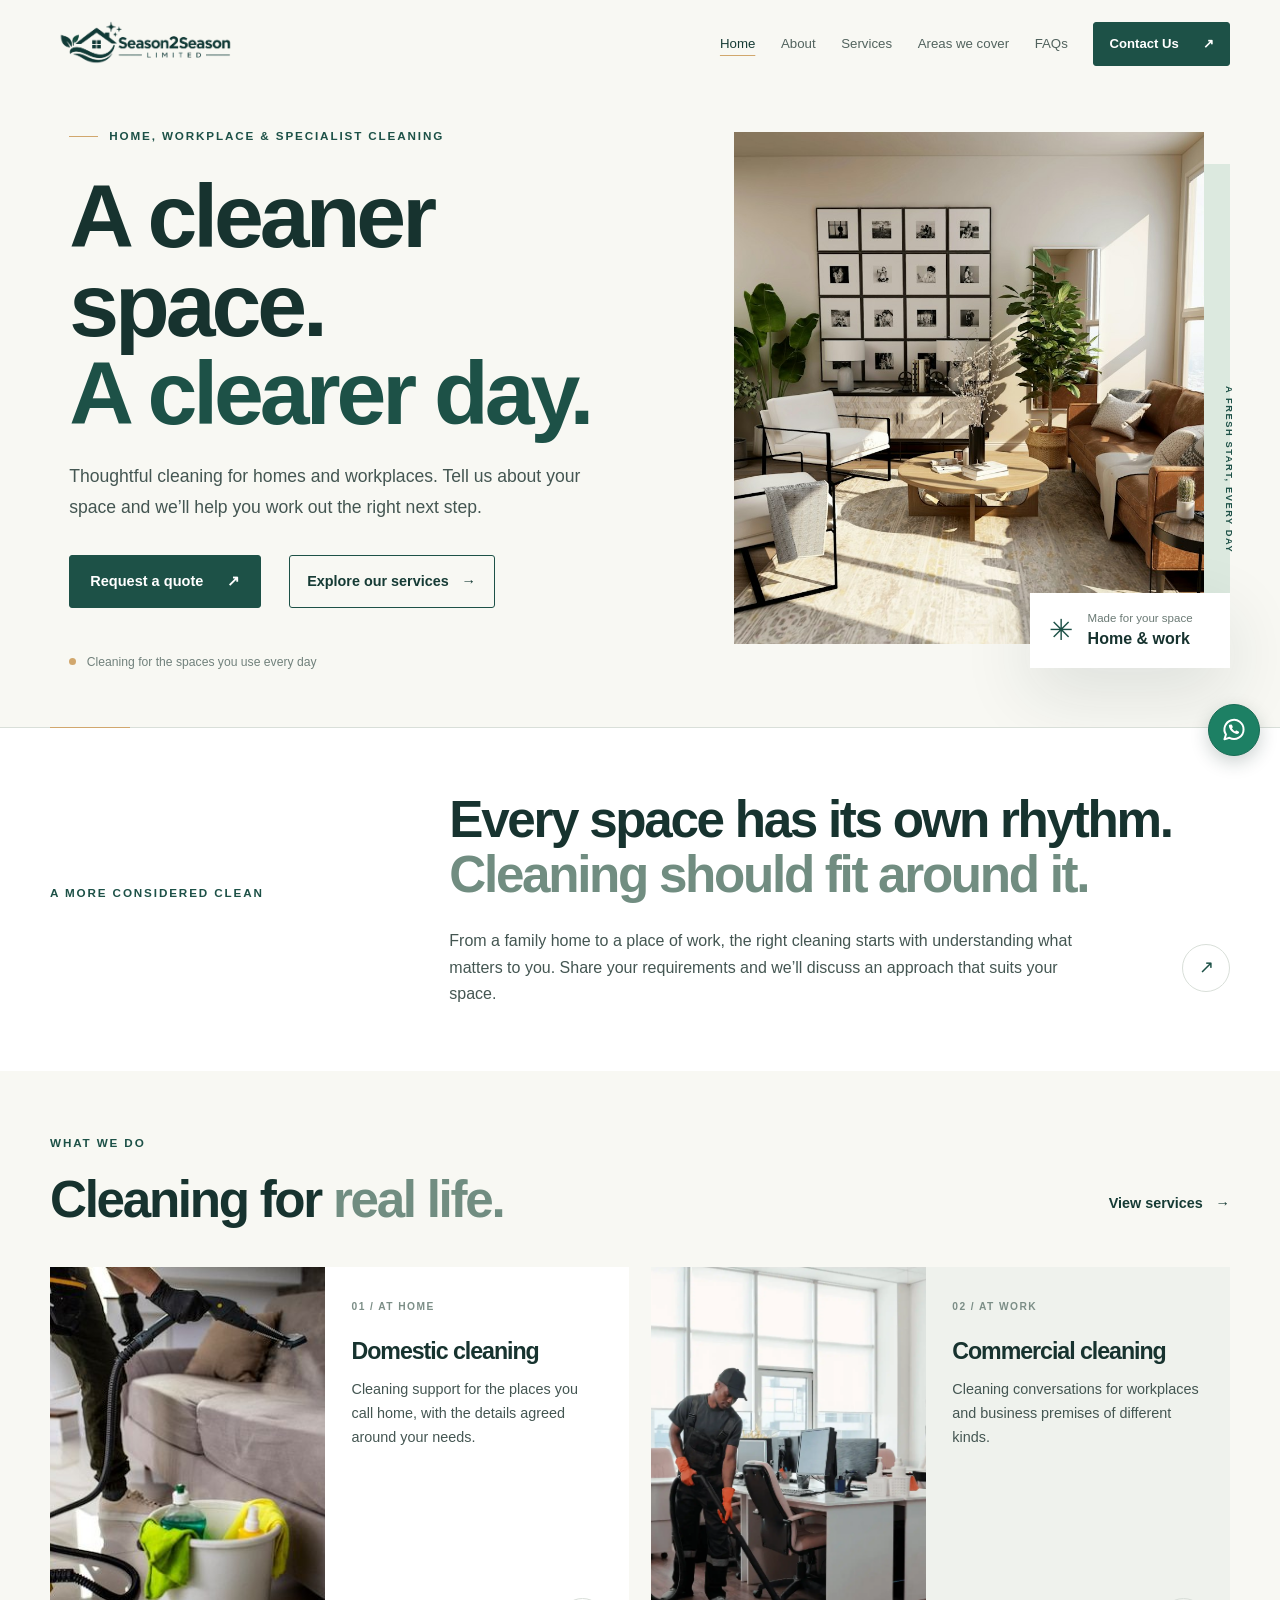
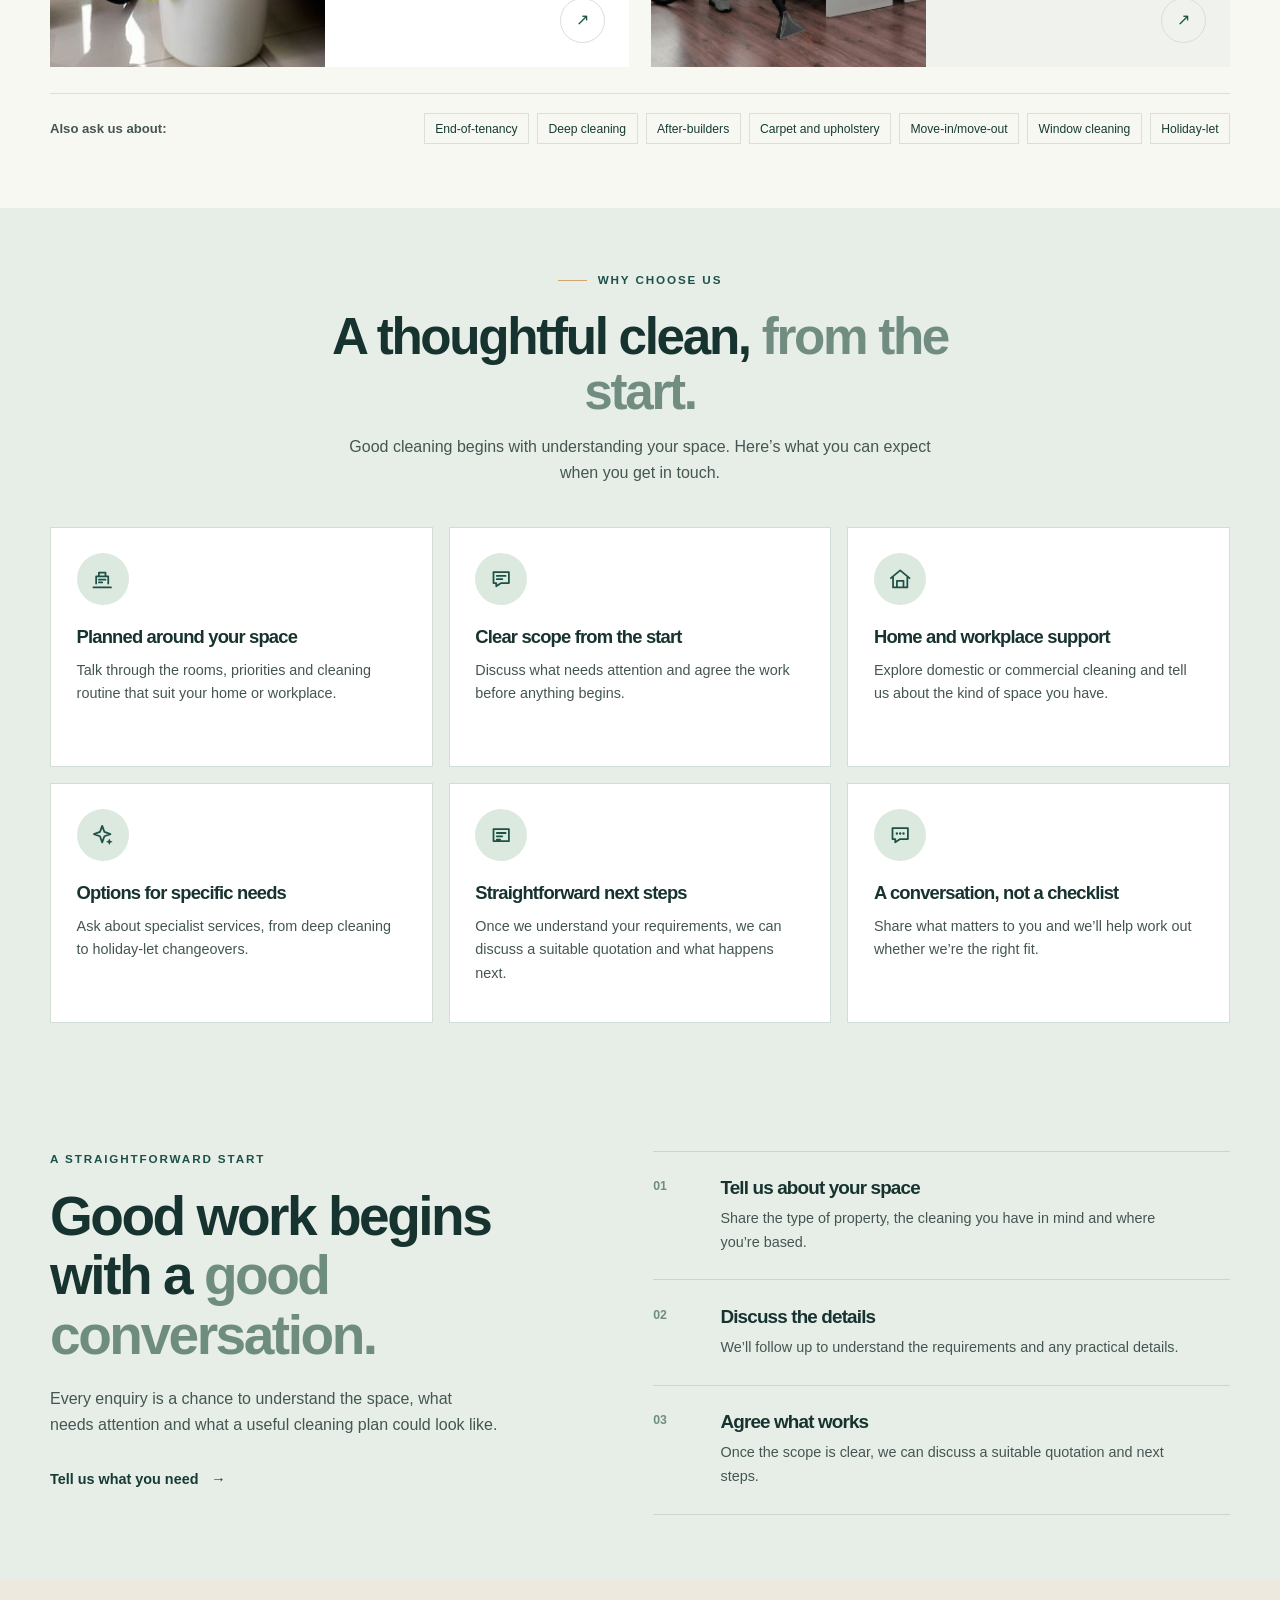
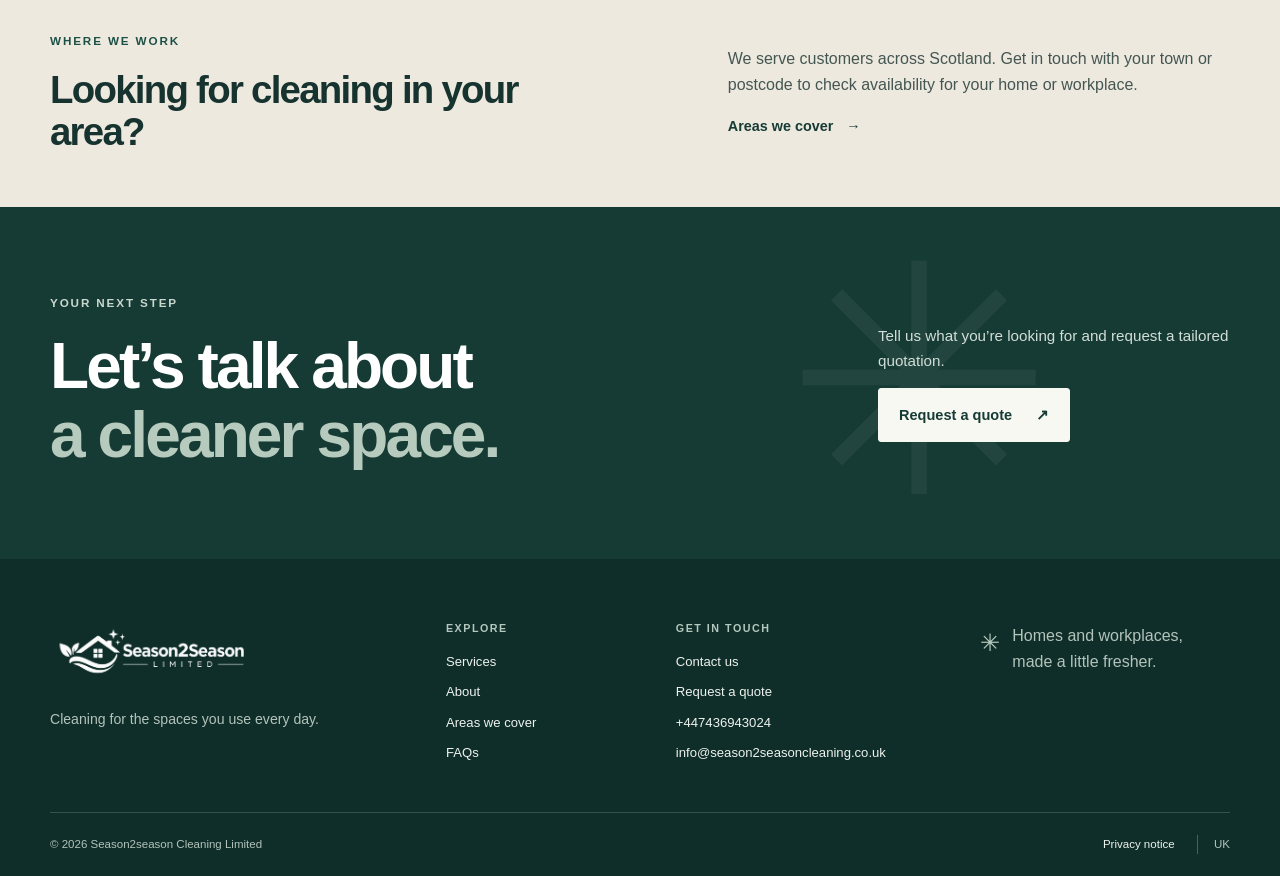
==== commit 865b23f9: "Added a why choose us section" ====
--- a/index.html
+++ b/index.html
@@ -124,6 +124,48 @@
       </div>
     </section>
 
+    <section class="section why-choose-section" aria-labelledby="why-choose-heading">
+      <div class="container">
+        <div class="why-choose-heading" data-reveal="up">
+          <p class="eyebrow"><span class="eyebrow-line"></span> Why choose us</p>
+          <h2 id="why-choose-heading">A thoughtful clean, <span>from the start.</span></h2>
+          <p>Good cleaning begins with understanding your space. Here’s what you can expect when you get in touch.</p>
+        </div>
+        <div class="why-choose-grid">
+          <article class="why-choose-card" data-reveal="up">
+            <span class="why-choose-icon" aria-hidden="true"><svg viewBox="0 0 24 24" fill="none"><path d="M4 19.5h16M6.5 16V9.5h11V16M9 9.5V6h6v3.5M9 12.5h6M9 15h3" stroke="currentColor" stroke-width="1.6" stroke-linecap="round" stroke-linejoin="round"/></svg></span>
+            <h3>Planned around your space</h3>
+            <p>Talk through the rooms, priorities and cleaning routine that suit your home or workplace.</p>
+          </article>
+          <article class="why-choose-card" data-reveal="up">
+            <span class="why-choose-icon" aria-hidden="true"><svg viewBox="0 0 24 24" fill="none"><path d="M5 5.5h14v10H12l-4.5 3v-3H5v-10Z" stroke="currentColor" stroke-width="1.6" stroke-linejoin="round"/><path d="M8 9h8M8 12h5" stroke="currentColor" stroke-width="1.6" stroke-linecap="round"/></svg></span>
+            <h3>Clear scope from the start</h3>
+            <p>Discuss what needs attention and agree the work before anything begins.</p>
+          </article>
+          <article class="why-choose-card" data-reveal="up">
+            <span class="why-choose-icon" aria-hidden="true"><svg viewBox="0 0 24 24" fill="none"><path d="M3.5 11 12 4l8.5 7M5.5 9.5v10h13v-10M9 19.5v-6h6v6" stroke="currentColor" stroke-width="1.6" stroke-linecap="round" stroke-linejoin="round"/></svg></span>
+            <h3>Home and workplace support</h3>
+            <p>Explore domestic or commercial cleaning and tell us about the kind of space you have.</p>
+          </article>
+          <article class="why-choose-card" data-reveal="up">
+            <span class="why-choose-icon" aria-hidden="true"><svg viewBox="0 0 24 24" fill="none"><path d="M12 3.5 14 9l5.5 2-5.5 2-2 5.5-2-5.5-5.5-2L10 9l2-5.5Z" stroke="currentColor" stroke-width="1.6" stroke-linejoin="round"/><path d="m18.5 15 .9 2.1 2.1.9-2.1.9-.9 2.1-.9-2.1-2.1-.9 2.1-.9.9-2.1Z" fill="currentColor"/></svg></span>
+            <h3>Options for specific needs</h3>
+            <p>Ask about specialist services, from deep cleaning to holiday-let changeovers.</p>
+          </article>
+          <article class="why-choose-card" data-reveal="up">
+            <span class="why-choose-icon" aria-hidden="true"><svg viewBox="0 0 24 24" fill="none"><path d="M5 6.5h14v11H5zM8 10h8M8 13h5M8 16h3" stroke="currentColor" stroke-width="1.6" stroke-linecap="round" stroke-linejoin="round"/></svg></span>
+            <h3>Straightforward next steps</h3>
+            <p>Once we understand your requirements, we can discuss a suitable quotation and what happens next.</p>
+          </article>
+          <article class="why-choose-card" data-reveal="up">
+            <span class="why-choose-icon" aria-hidden="true"><svg viewBox="0 0 24 24" fill="none"><path d="M5 5.5h14v10H12l-4.5 3v-3H5v-10Z" stroke="currentColor" stroke-width="1.6" stroke-linejoin="round"/><path d="M9 10.5h.01M12 10.5h.01M15 10.5h.01" stroke="currentColor" stroke-width="2.2" stroke-linecap="round"/></svg></span>
+            <h3>A conversation, not a checklist</h3>
+            <p>Share what matters to you and we’ll help work out whether we’re the right fit.</p>
+          </article>
+        </div>
+      </div>
+    </section>
+
     <section class="section approach-section">
       <div class="container approach-layout">
         <div class="approach-heading" data-reveal="left">
--- a/css/style.css
+++ b/css/style.css
@@ -125,6 +125,19 @@
 .circle-arrow { position: absolute; right: 1.5rem; bottom: 1.5rem; display: grid; width: 2.8rem; height: 2.8rem; place-items: center; border: 1px solid var(--line); border-radius: 50%; color: var(--green); text-decoration: none; transition: background 160ms ease, color 160ms ease; }
 .circle-arrow:hover { background: var(--green); color: var(--white); }
 .service-card-work { background: #eff2ed; }
+
+.why-choose-section { background: #e7eee8; }
+.why-choose-heading { max-width: 46rem; margin: 0 auto 2.5rem; text-align: center; }
+.why-choose-heading .eyebrow { justify-content: center; }
+.why-choose-heading h2 { margin-bottom: 0.9rem; font-size: clamp(2.4rem, 4vw, 3.6rem); }
+.why-choose-heading h2 span { color: #718d81; }
+.why-choose-heading > p:last-child { max-width: 38rem; margin: 0 auto; color: var(--ink-soft); }
+.why-choose-grid { display: grid; grid-template-columns: repeat(3, minmax(0, 1fr)); gap: 1rem; }
+.why-choose-card { min-height: 15rem; padding: 1.6rem; border: 1px solid #d2ded5; background: var(--white); }
+.why-choose-icon { display: grid; width: 3.25rem; height: 3.25rem; place-items: center; margin-bottom: 1.25rem; border-radius: 50%; background: var(--mint); color: var(--green); }
+.why-choose-icon svg { width: 1.65rem; height: 1.65rem; }
+.why-choose-card h3 { margin-bottom: 0.65rem; font-size: 1.15rem; }
+.why-choose-card p { margin: 0; color: var(--ink-soft); font-size: 0.9rem; }
 
 .approach-section { background: #e7eee8; }
 .approach-layout { display: grid; grid-template-columns: 0.92fr 1.08fr; align-items: start; gap: 7rem; }
@@ -385,6 +398,7 @@
   .service-card-content { min-height: 15rem; padding: 1.4rem 1.4rem 4rem; }
   .service-card h3 { font-size: 1.3rem; }
   .specialist-service-grid { grid-template-columns: repeat(2, minmax(0, 1fr)); }
+  .why-choose-grid { grid-template-columns: repeat(2, minmax(0, 1fr)); }
   .approach-layout, .service-detail-grid, .about-story-grid { gap: 3.5rem; }
   .contact-layout { gap: 3rem; }
   .footer-main { grid-template-columns: 1.2fr 0.8fr 1fr; }
@@ -452,6 +466,7 @@
   .service-detail-section { padding-block: 3.5rem; }
   .service-detail-section + .service-detail-section { padding-top: 0; }
   .specialist-service-grid { grid-template-columns: 1fr; }
+  .why-choose-grid { grid-template-columns: 1fr; }
   .service-extra-links { flex-direction: column; gap: 0.7rem; }
   .service-detail-grid, .service-detail-reverse { grid-template-columns: 1fr; gap: 2rem; }
   .service-detail-reverse .service-detail-image, .service-detail-reverse .service-detail-copy { order: initial; }
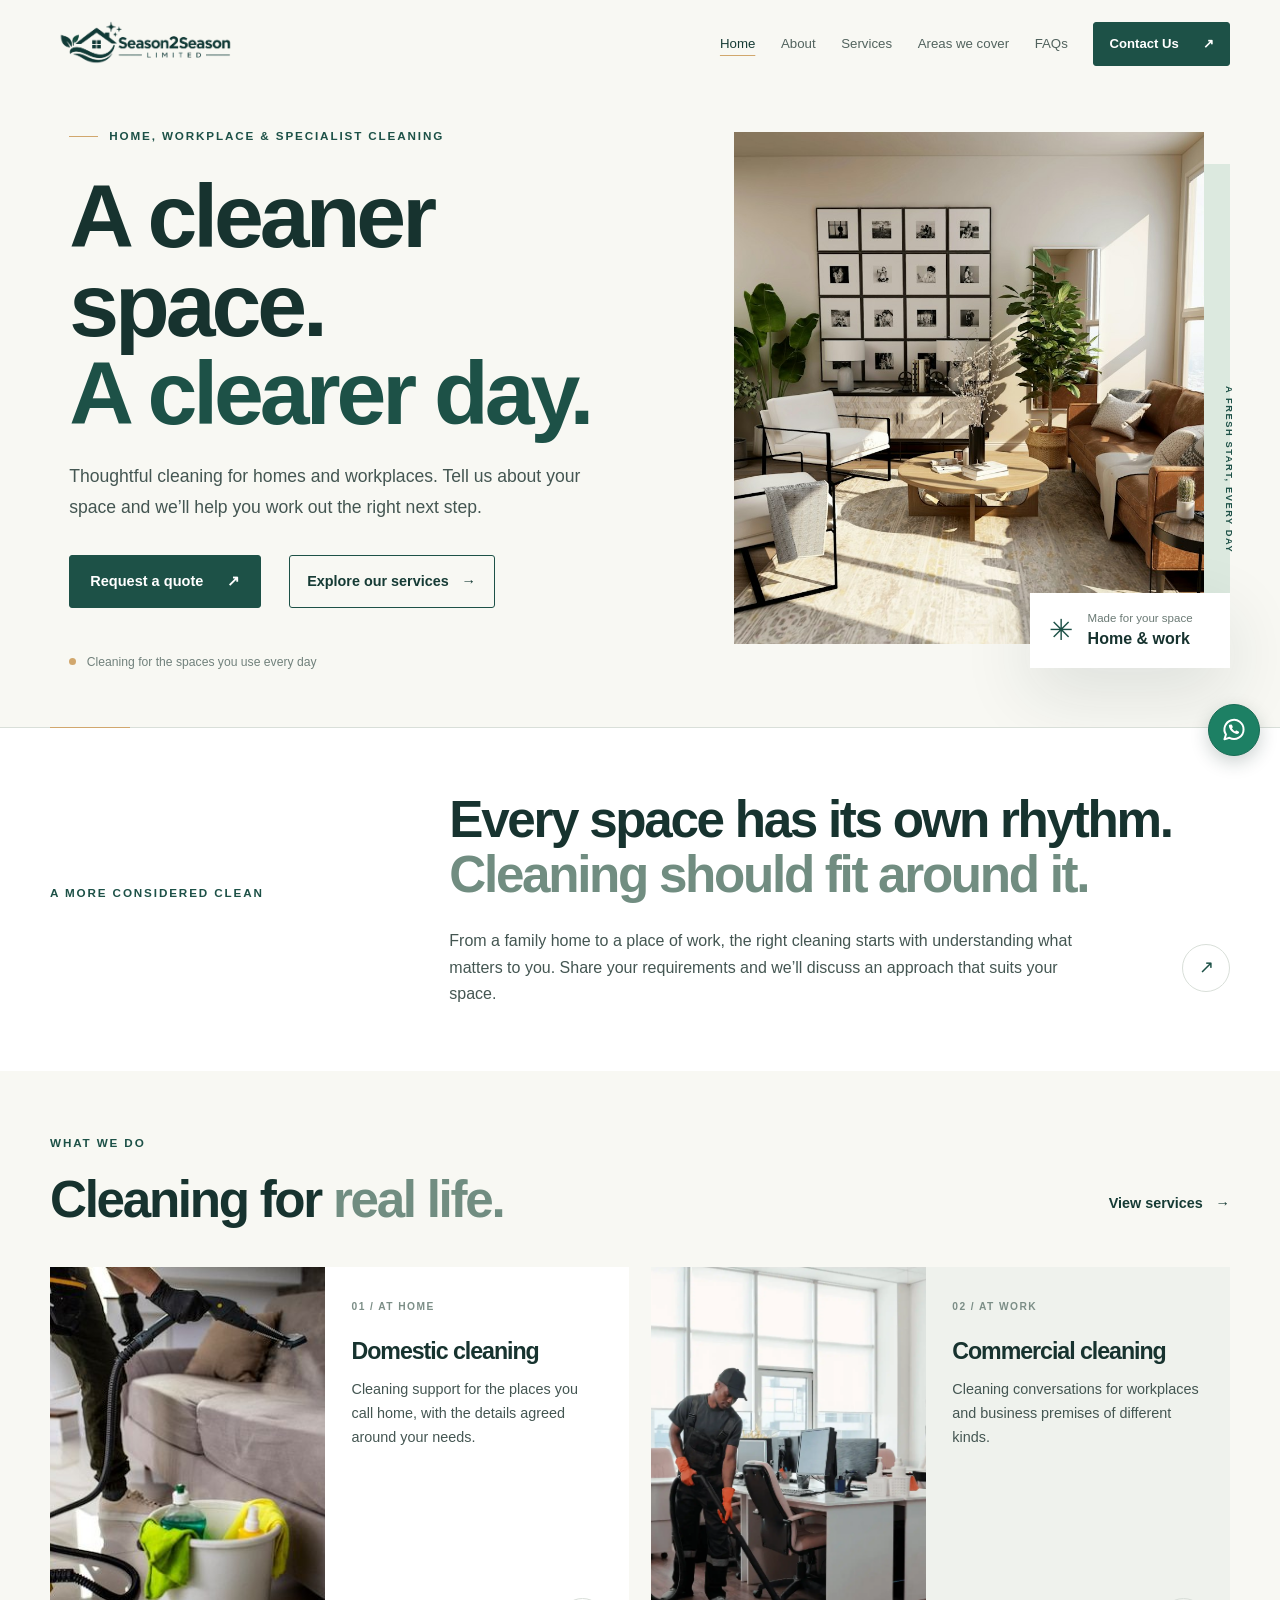
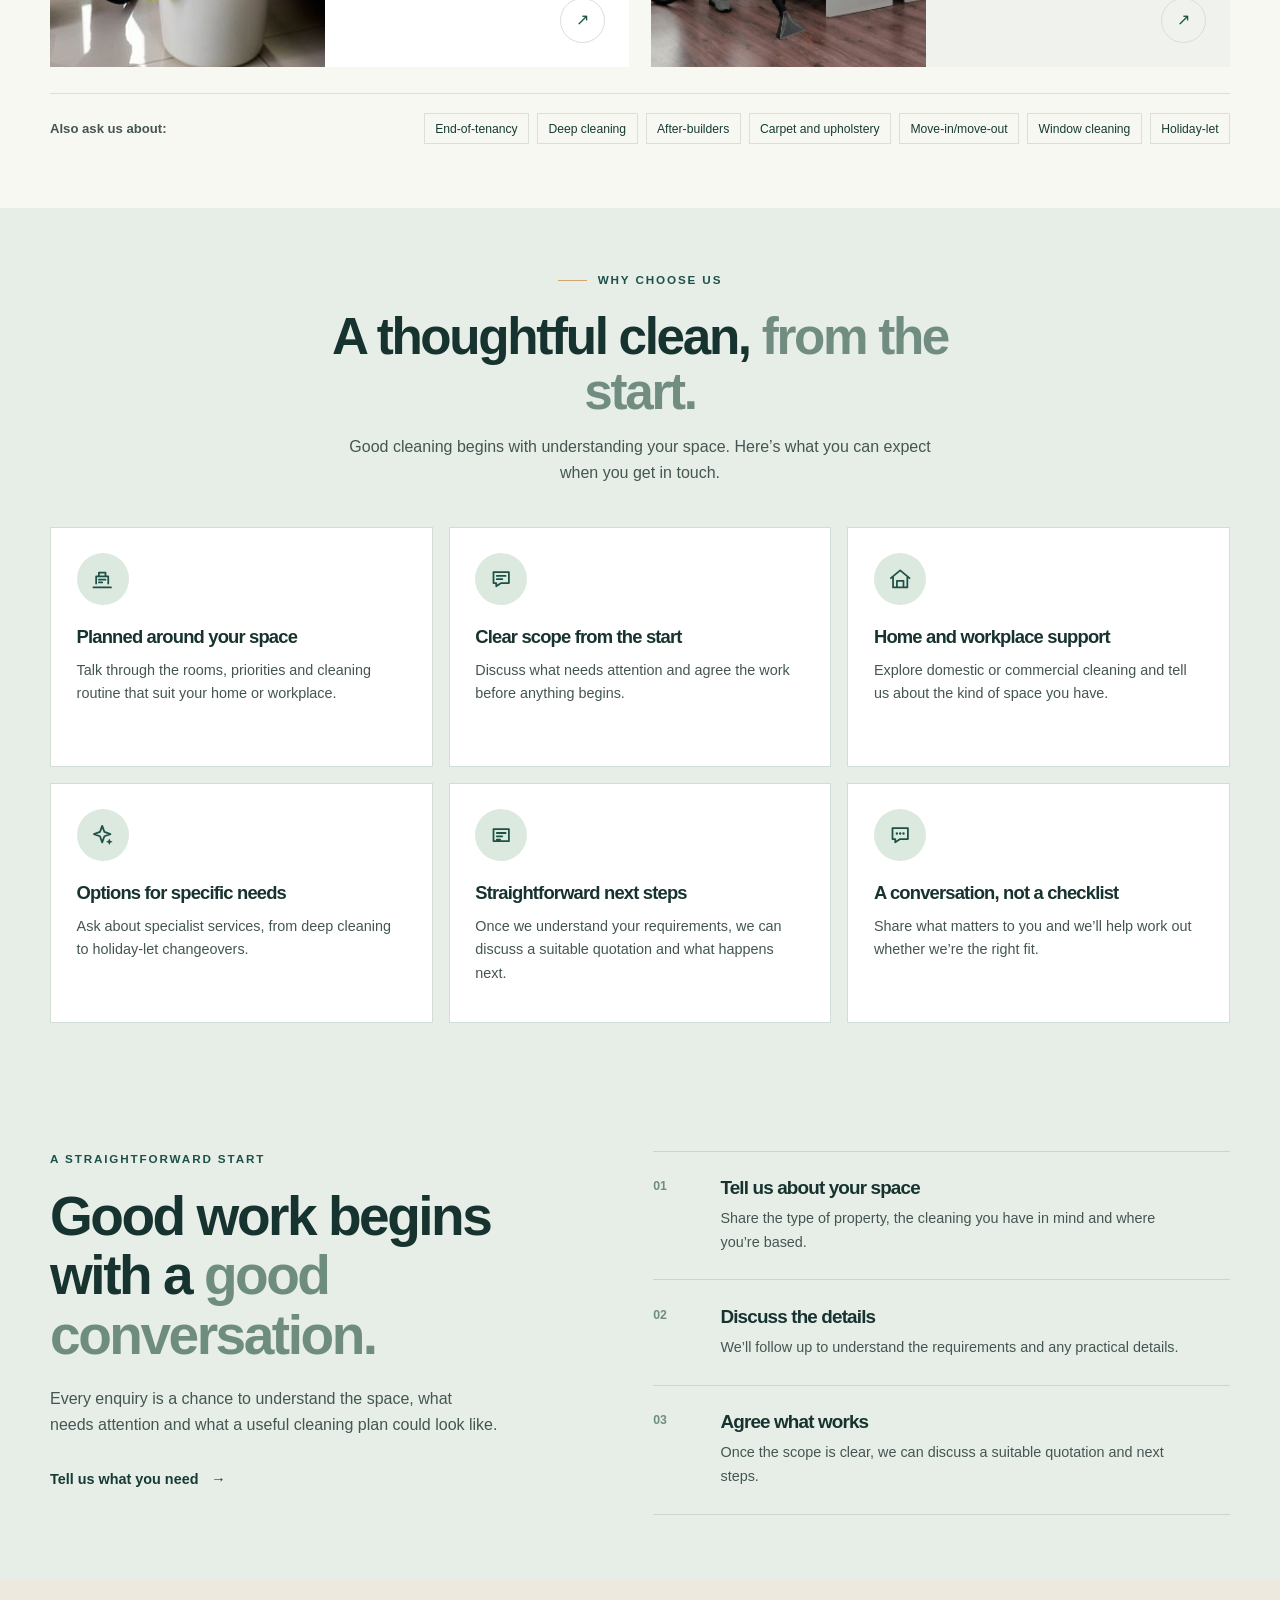
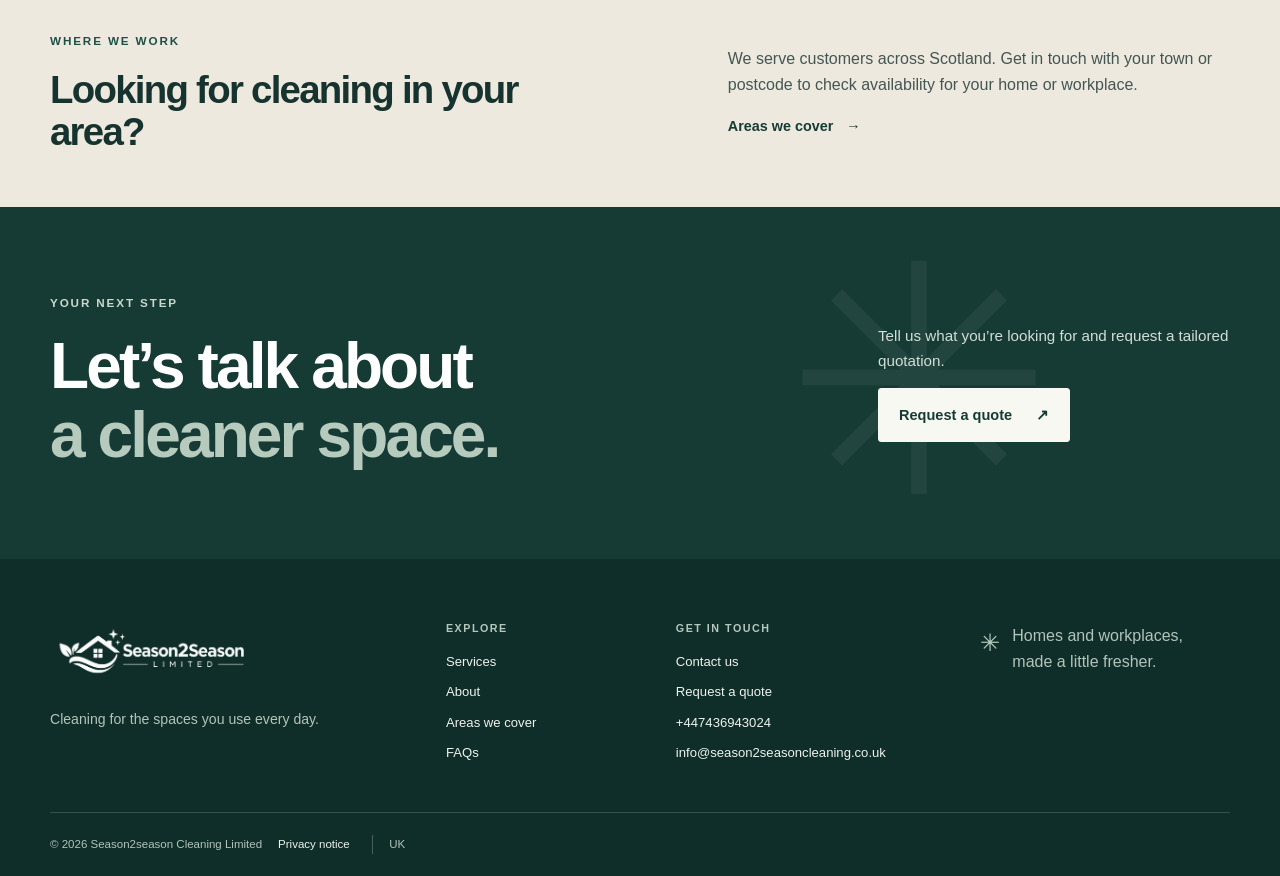
==== commit e70211ee: "Implemented Progressive Web App (PWA) Functionality" ====
--- a/index.html
+++ b/index.html
@@ -5,10 +5,13 @@
   <meta name="viewport" content="width=device-width, initial-scale=1">
   <meta name="description" content="Season2season Cleaning Limited provides domestic, commercial and specialist cleaning across Scotland. Tell us about your space and request a tailored quotation.">
   <meta name="theme-color" content="#163b35">
+  <meta name="apple-mobile-web-app-capable" content="yes">
+  <meta name="apple-mobile-web-app-status-bar-style" content="default">
+  <meta name="apple-mobile-web-app-title" content="Season2Season">
   <meta name="robots" content="index,follow">
   <meta property="og:type" content="website">
   <meta property="og:site_name" content="Season2season Cleaning Limited">
-  <meta property="og:title" content="Season2season | Cleaning Across Scotland">
+  <meta property="og:title" content="Season2season Cleaning Limited | Cleaning Across Scotland">
   <meta property="og:description" content="Domestic, commercial and specialist cleaning across Scotland. Tell us about your space and request a tailored quotation.">
   <meta property="og:url" content="https://www.season2seasoncleaning.co.uk/">
   <meta property="og:image" content="https://www.season2seasoncleaning.co.uk/images/social-share.png">
@@ -22,6 +25,8 @@
   <meta name="twitter:image:alt" content="Season2season Cleaning Limited cleaning for homes and workplaces across Scotland">
   <link rel="canonical" href="https://www.season2seasoncleaning.co.uk/">
   <title>Season2season Cleaning Limited | Cleaning Across Scotland</title>
+  <link rel="manifest" href="/manifest.json">
+  <link rel="apple-touch-icon" sizes="180x180" href="/assets/icons/apple-touch-icon.png">
   <link rel="icon" href="assets/favicon.svg" type="image/svg+xml">
   <link rel="stylesheet" href="css/style.css">
   <script src="js/config.js" defer></script>
@@ -203,7 +208,7 @@
       <div class="footer-main">
         <div class="footer-brand"><a class="brand brand-footer" href="index.html"><img class="brand-logo" src="images/footer_logo.png" alt="Season2season Limited"></a><p>Cleaning for the spaces you use every day.</p></div>
         <div class="footer-column"><h2>Explore</h2><a href="services.html">Services</a><a href="about.html">About</a><a href="areas.html">Areas we cover</a><a href="faq.html">FAQs</a></div>
-        <div class="footer-column"><h2>Get in touch</h2><a href="contact.html#enquiry">Contact us</a><a href="contact.html#quote">Request a quote</a><span data-footer-phone>Phone details to be confirmed</span><span data-email-display>Email details to be confirmed</span></div>
+        <div class="footer-column"><h2>Get in touch</h2><a href="contact.html#enquiry">Contact us</a><a href="contact.html#quote">Request a quote</a><span data-footer-phone>Phone details to be confirmed</span><span data-email-display></span></div>
         <div class="footer-note"><span class="footer-spark" aria-hidden="true">✳</span><p>Homes and workplaces,<br>made a little fresher.</p></div>
       </div>
       <div class="footer-bottom"><span>© <span data-year></span> <span data-company-name>Company Name</span></span><div><a href="privacy.html">Privacy notice</a><span class="footer-location">UK</span></div></div>
--- a/css/style.css
+++ b/css/style.css
@@ -192,10 +192,15 @@
 .footer-note { display: flex; align-items: flex-start; gap: 0.8rem; }
 .footer-note p { margin: 0; color: #b2c3ba; font-family: var(--font-heading); font-size: 1rem; }
 .footer-spark { color: #b6cbbd; font-size: 1.5rem; }
-.footer-bottom { display: flex; min-height: 4rem; align-items: center; justify-content: space-between; gap: 1rem; border-top: 1px solid rgb(255 255 255 / 16%); color: #b2c3ba; font-size: 0.72rem; }
+.footer-bottom { display: flex; min-height: 4rem; align-items: center; gap: 1rem; border-top: 1px solid rgb(255 255 255 / 16%); color: #b2c3ba; font-size: 0.72rem; }
 .footer-bottom > div { display: flex; align-items: center; gap: 1.4rem; }
 .footer-bottom a { color: #edf2ee; text-decoration: none; }
 .footer-location { padding-left: 1rem; border-left: 1px solid rgb(255 255 255 / 24%); }
+.pwa-install-controls { display: flex; flex-wrap: wrap; align-items: center; justify-content: space-between; gap: 0.75rem 1rem; padding: 1rem 0; border-top: 1px solid rgb(255 255 255 / 16%); color: #b2c3ba; font-size: 0.78rem; }
+.pwa-install-controls[hidden] { display: none; }
+.pwa-install-controls p { margin: 0; }
+.pwa-install-button { padding: 0.55rem 0.8rem; border: 1px solid #b2c3ba; border-radius: var(--radius); background: transparent; color: #edf3ee; cursor: pointer; font: inherit; font-weight: 600; }
+.pwa-install-button:hover { border-color: #edf3ee; background: rgb(255 255 255 / 8%); }
 
 .page-hero { padding: 2rem 0 3rem; background: var(--paper); }
 .page-hero-inner { position: relative; }
@@ -459,7 +464,7 @@
   .cta-spark { top: 2rem; right: 0; font-size: 11rem; transform: none; }
   .footer-main { grid-template-columns: 1fr 1fr; gap: 2.2rem 1.2rem; }
   .footer-brand { grid-column: 1 / -1; }
-  .footer-bottom { align-items: center; flex-direction: row; justify-content: center; padding-block: 1rem; }
+  .footer-bottom { align-items: flex-start; flex-direction: column; justify-content: center; padding-block: 1rem; padding-bottom: 2rem; }
   .page-hero { padding: 2.2rem 0 2rem; }
   .page-hero h1 { font-size: clamp(3.2rem, 11vw, 5rem); }
   .page-hero-inner > p:not(.eyebrow) { font-size: 0.98rem; }
@@ -495,6 +500,10 @@
         flex-direction: column;
         gap: 1.2rem;
     }
+    .whatsapp-button {
+      bottom: calc(12rem + env(safe-area-inset-bottom, 0px))
+    }
+    
 }
 @media (max-width: 420px) {
   .container { width: calc(100% - 2rem); }
